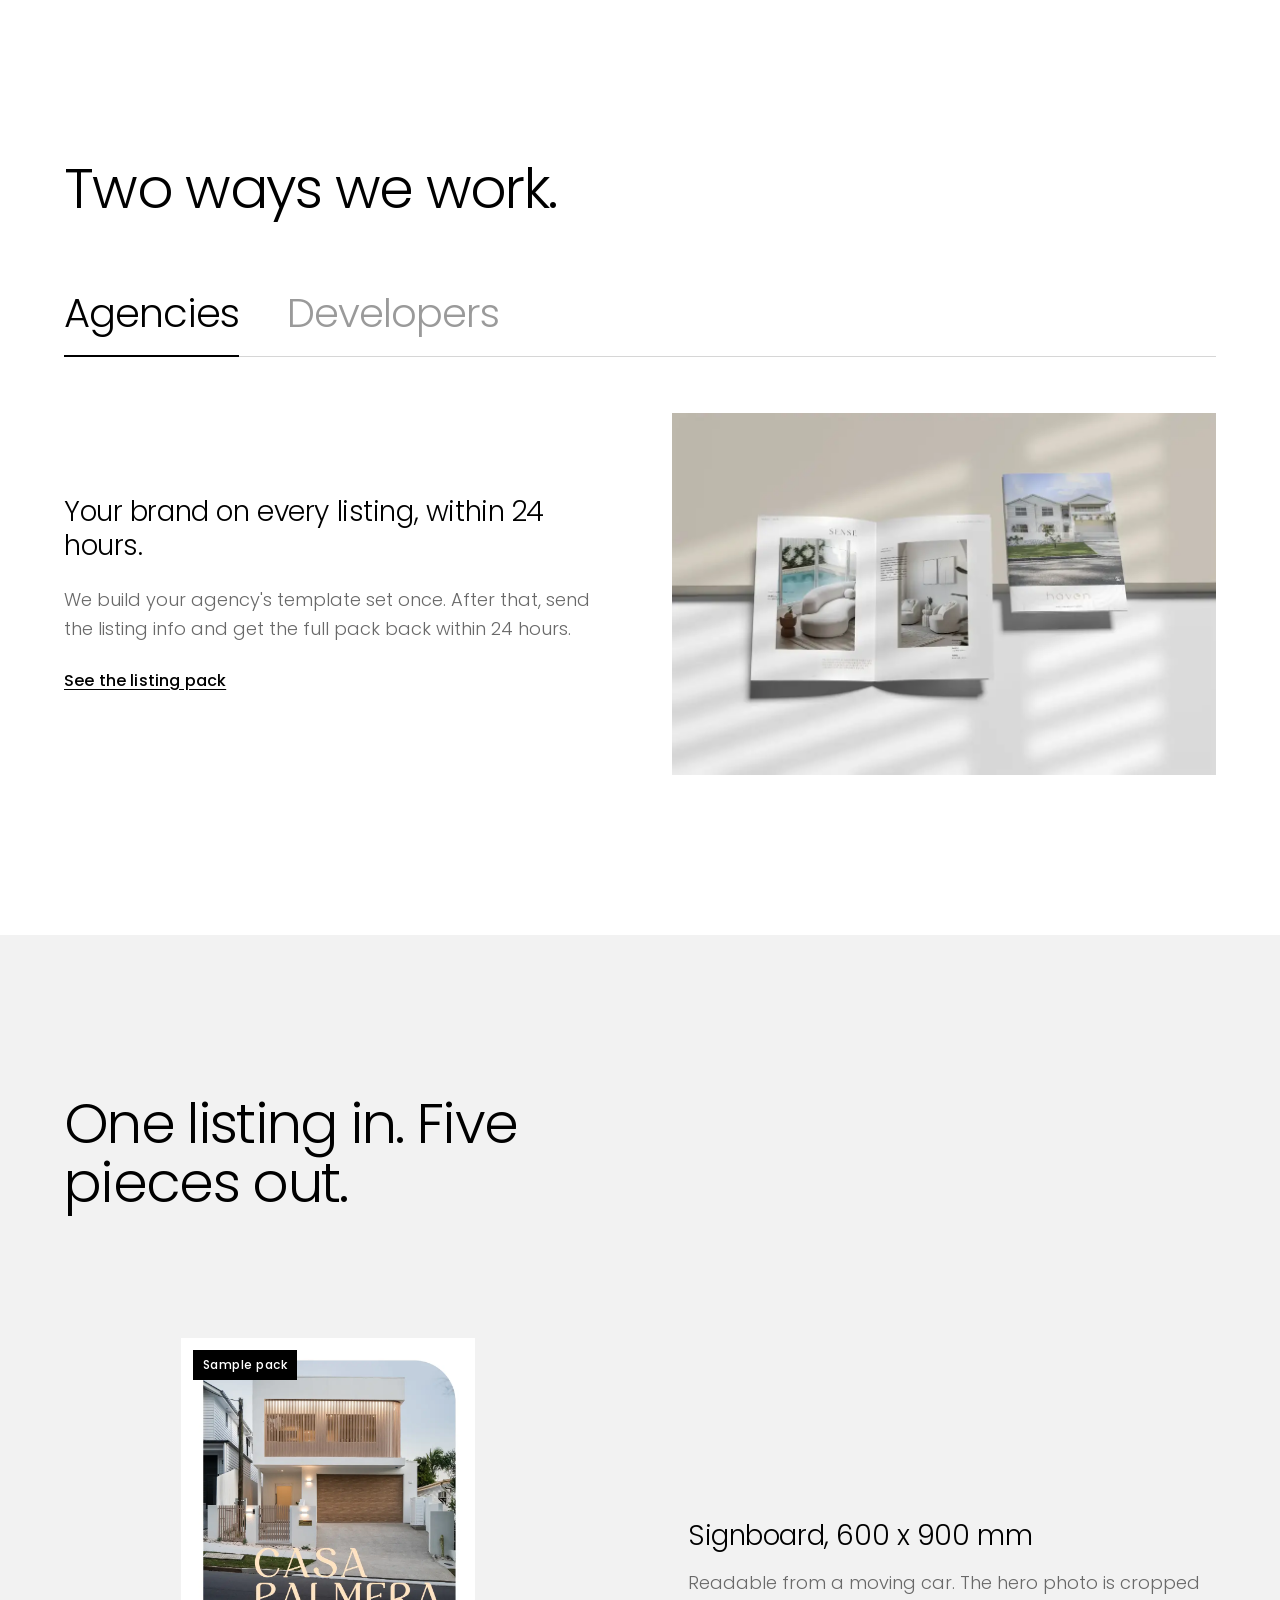
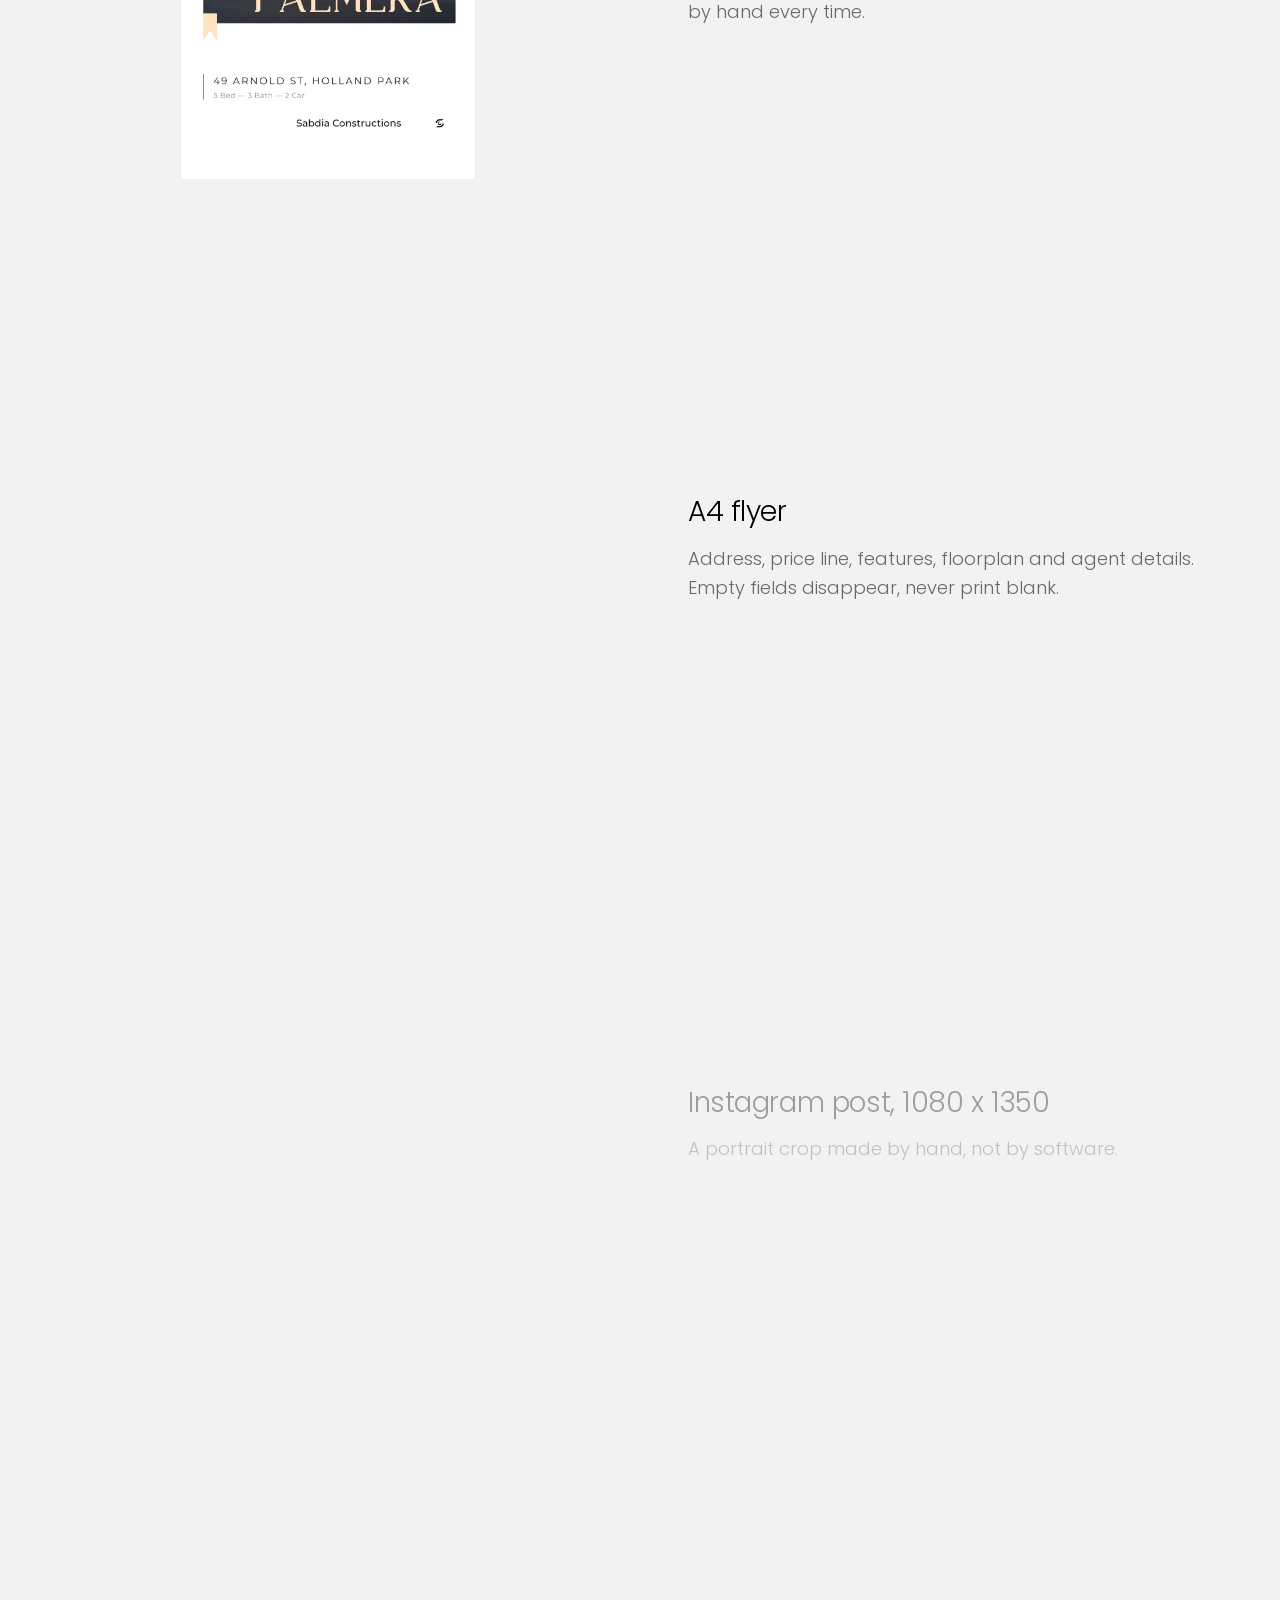
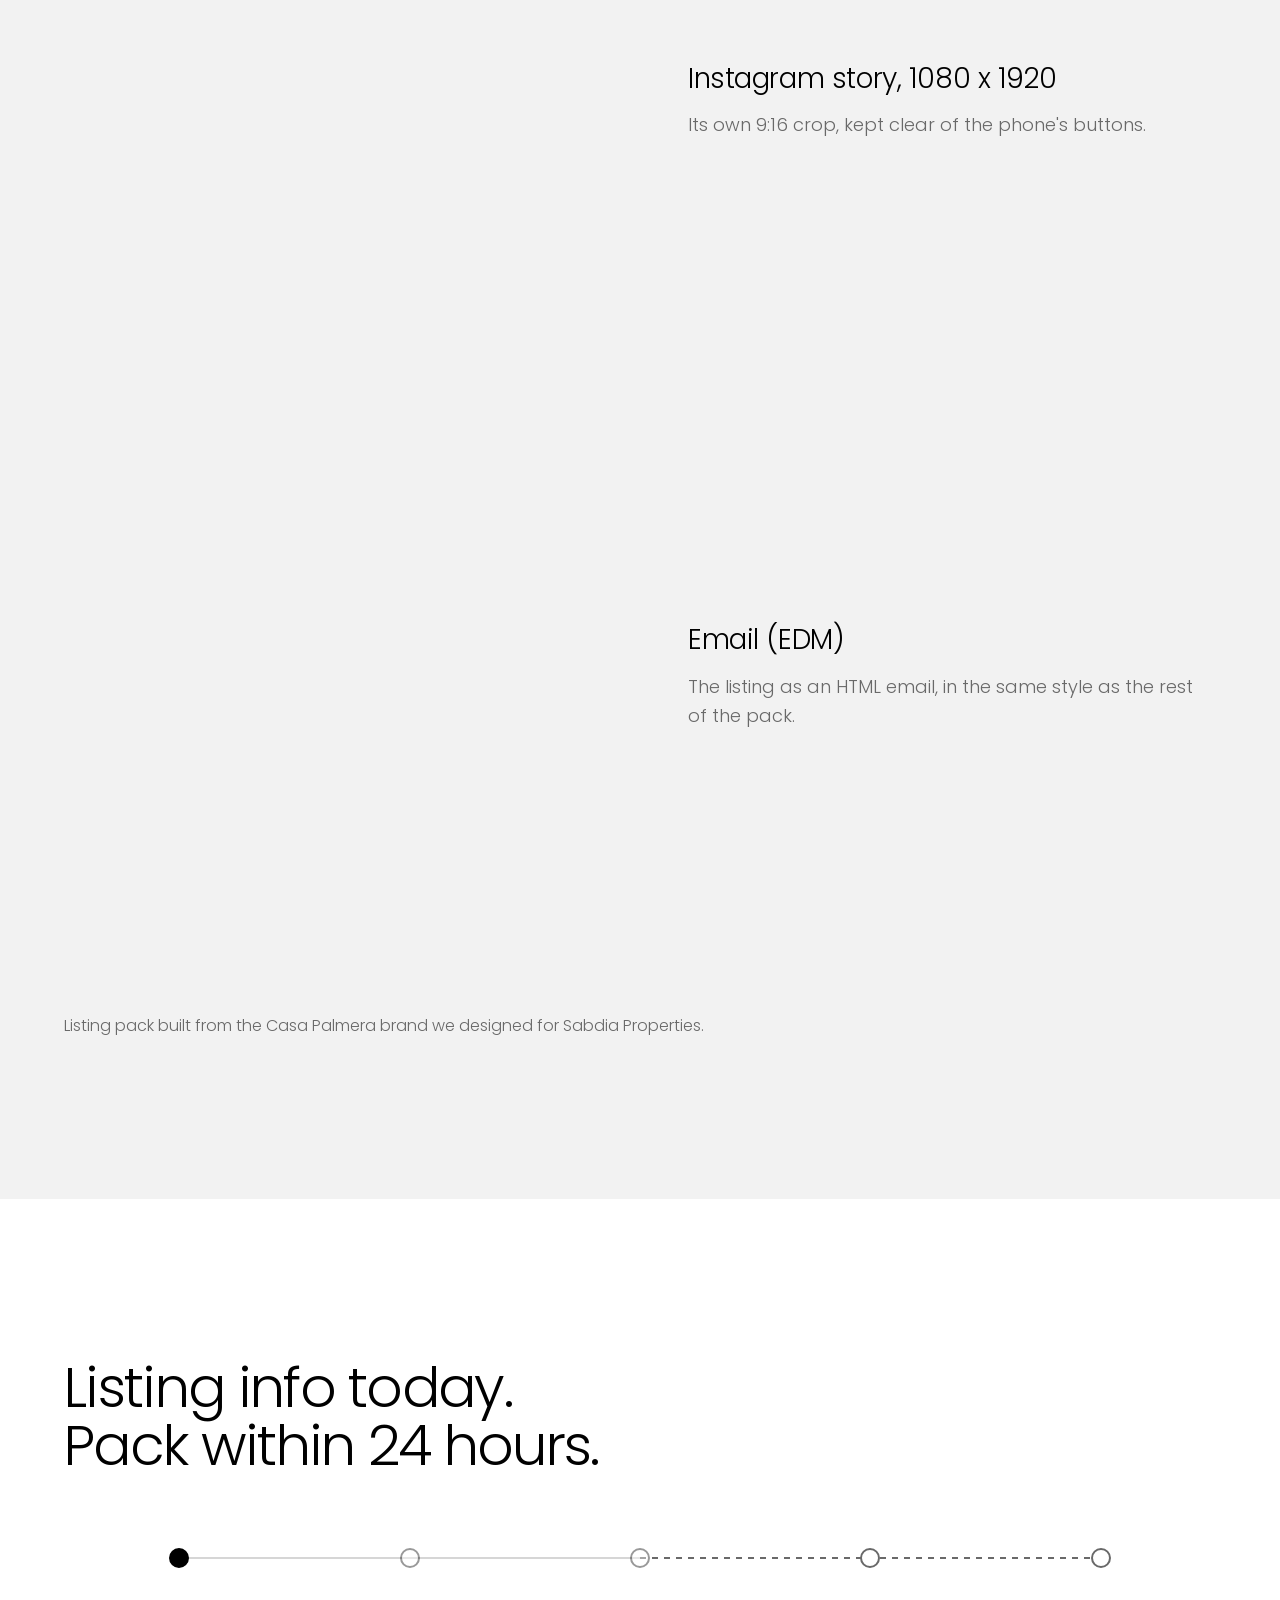
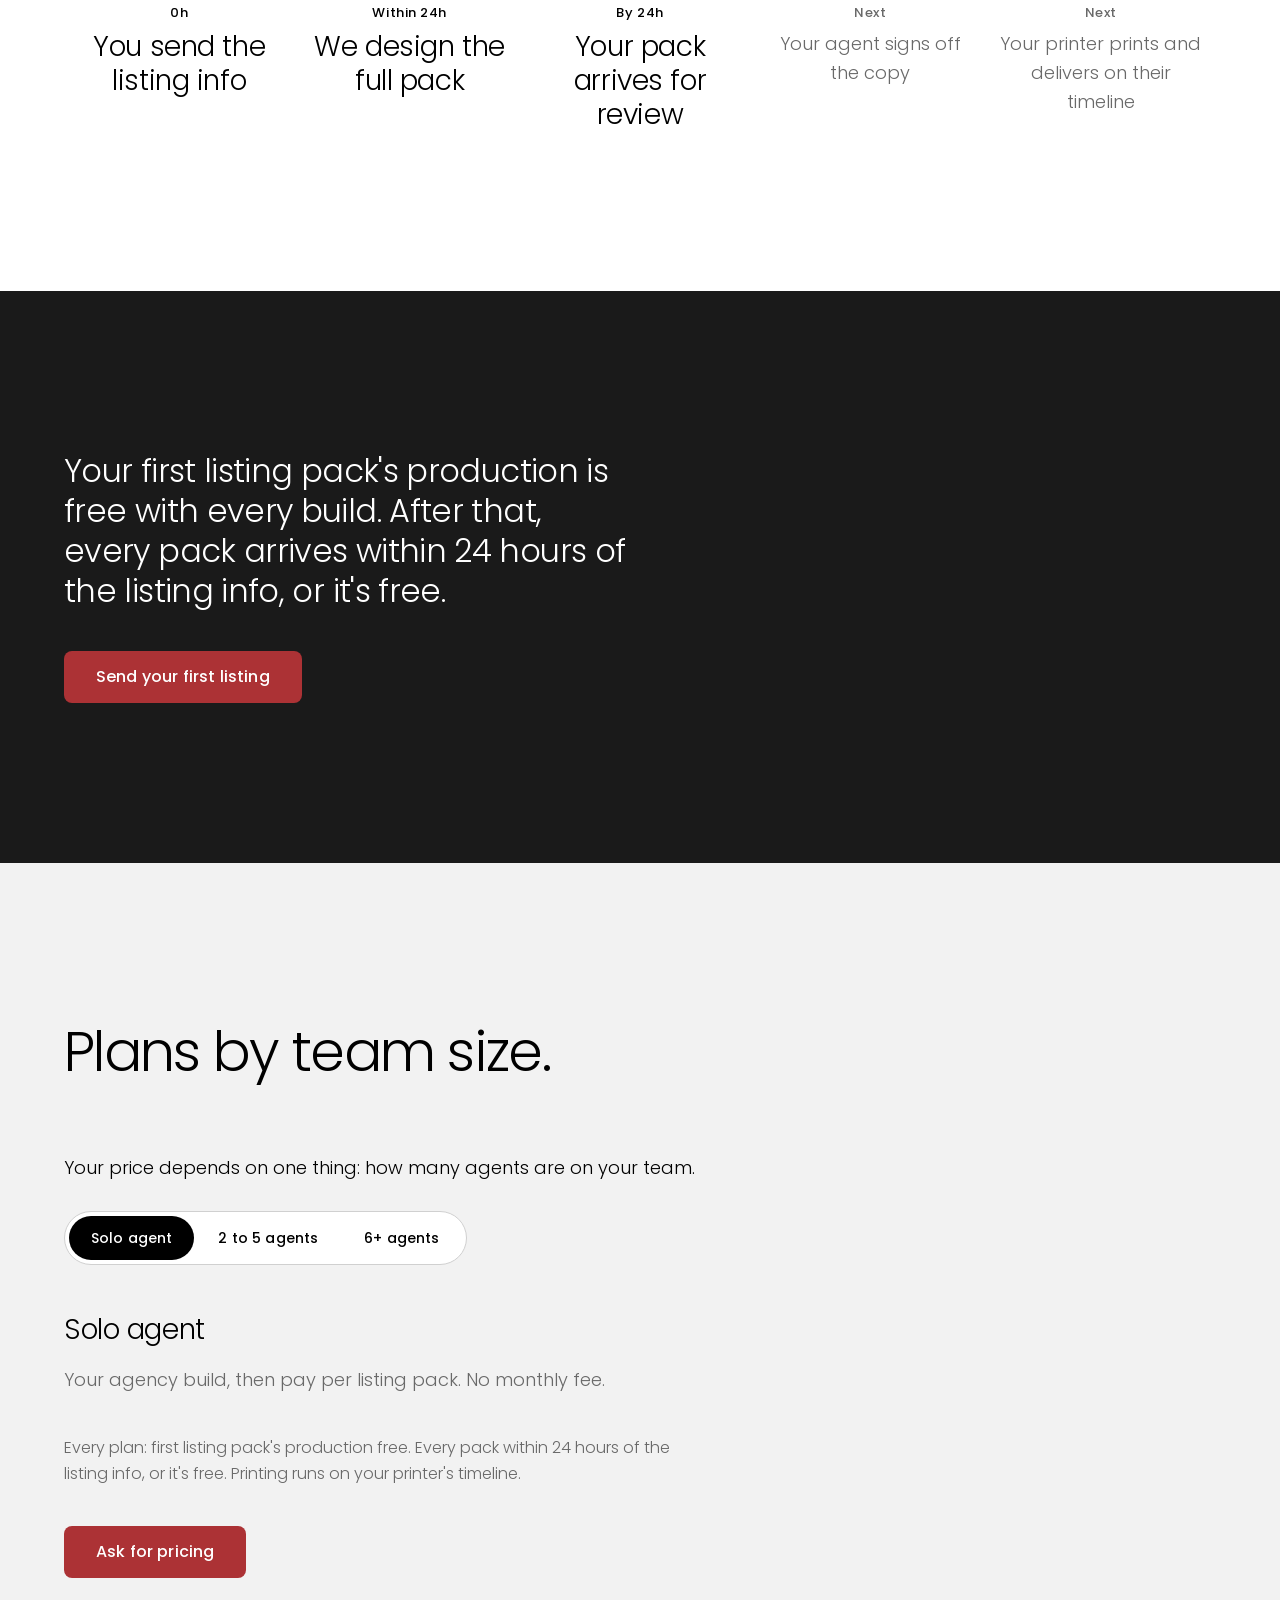
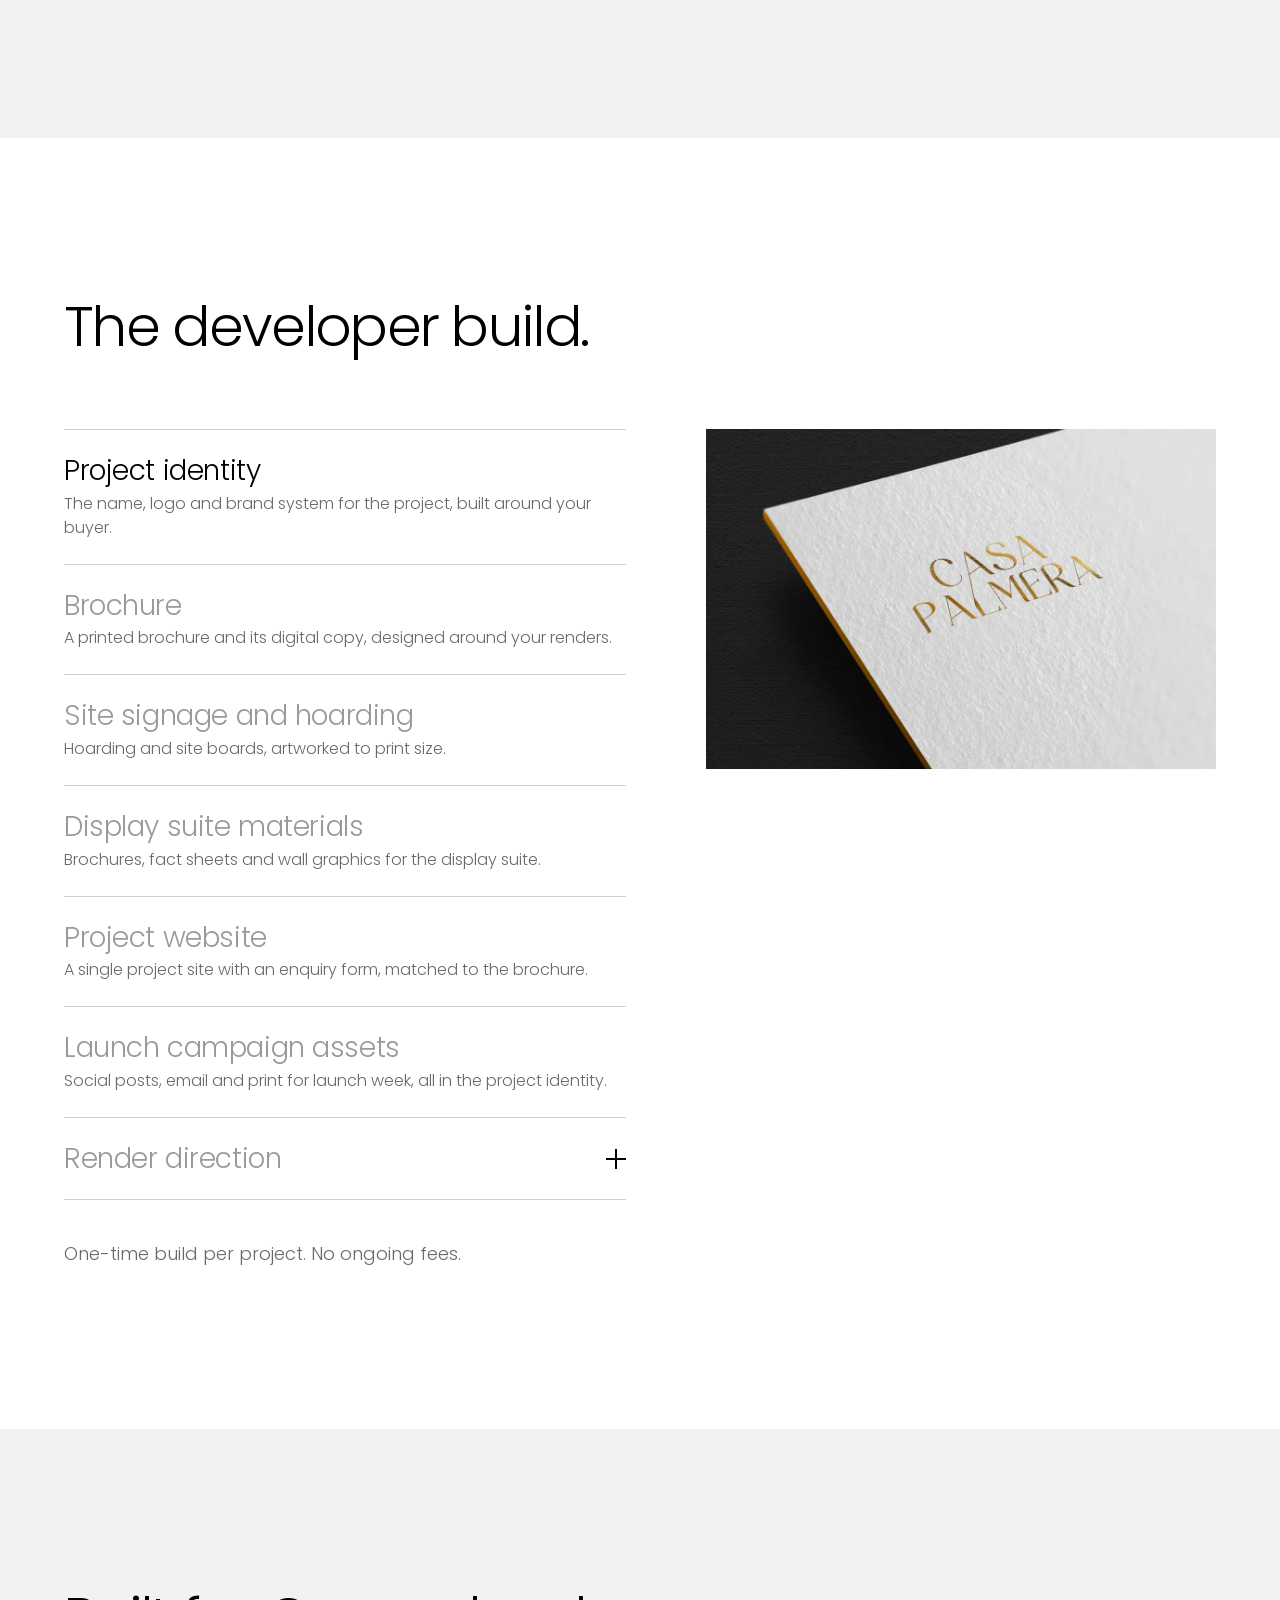
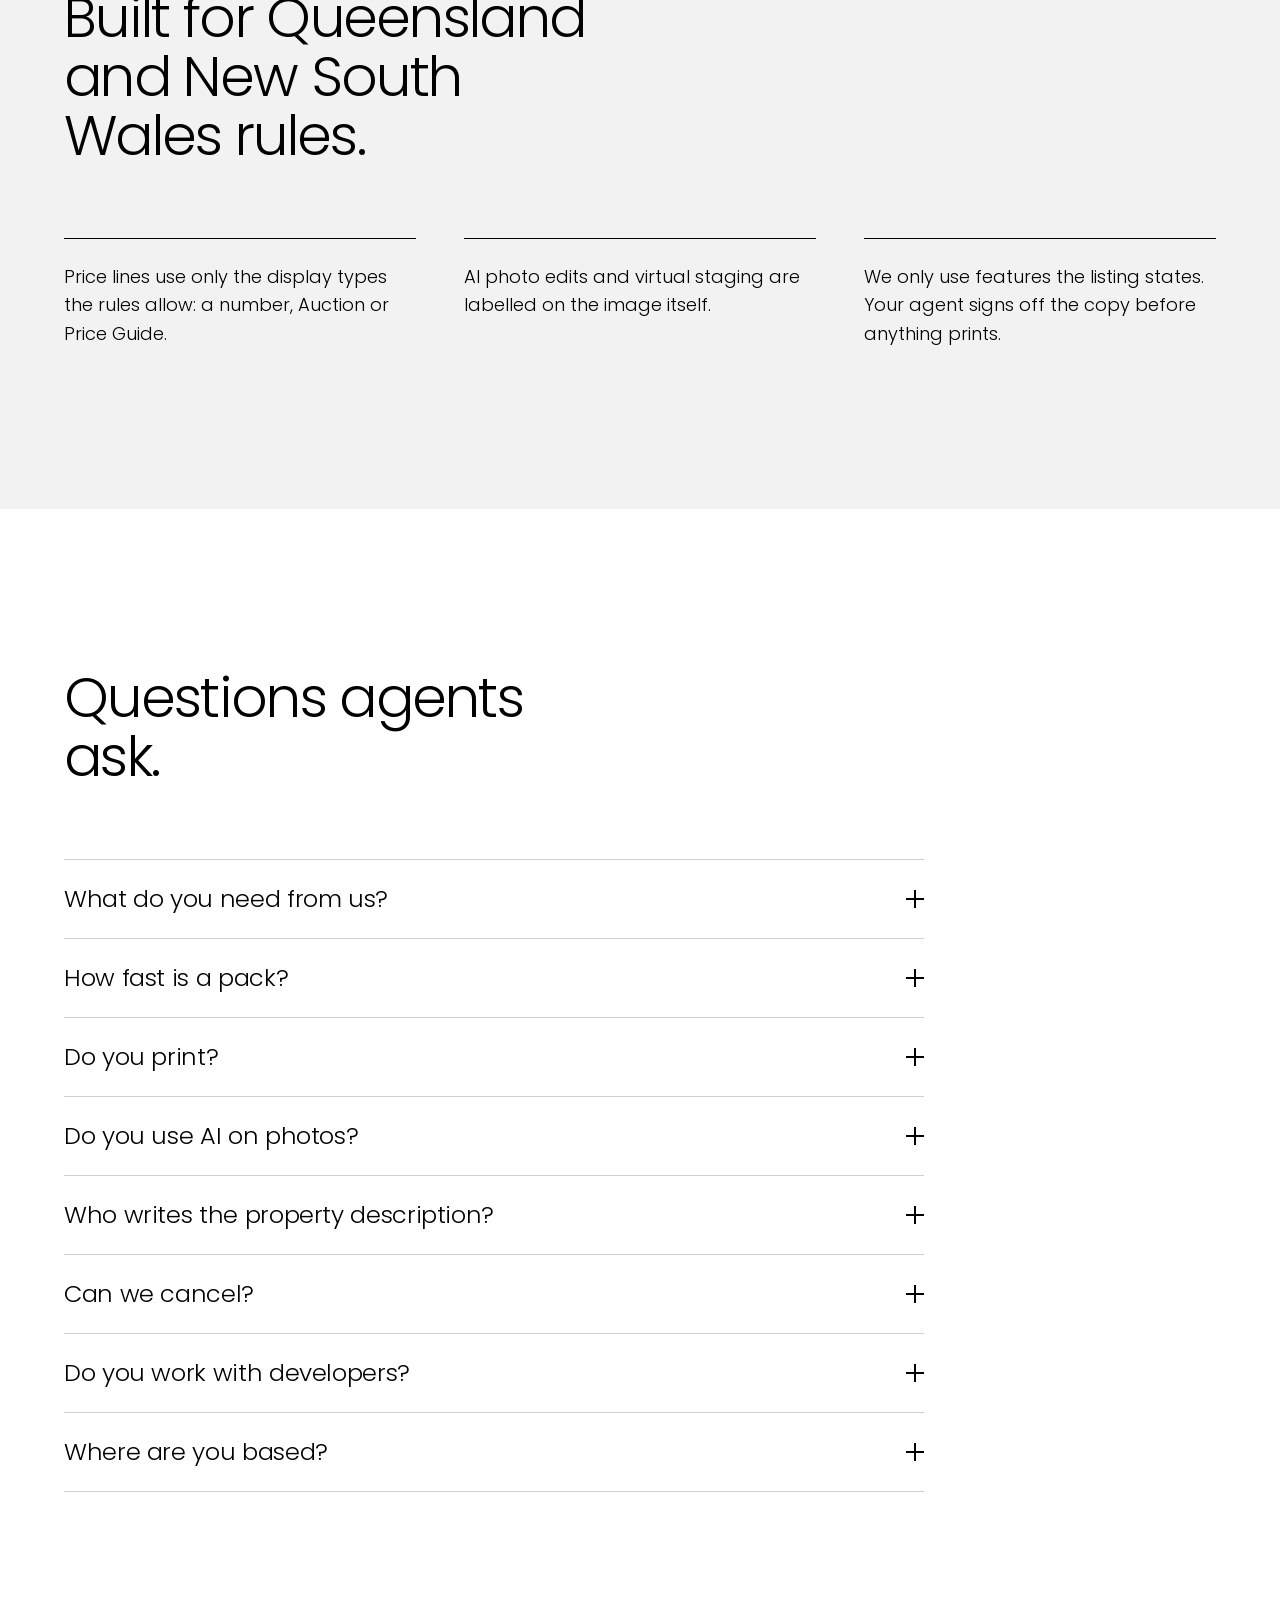
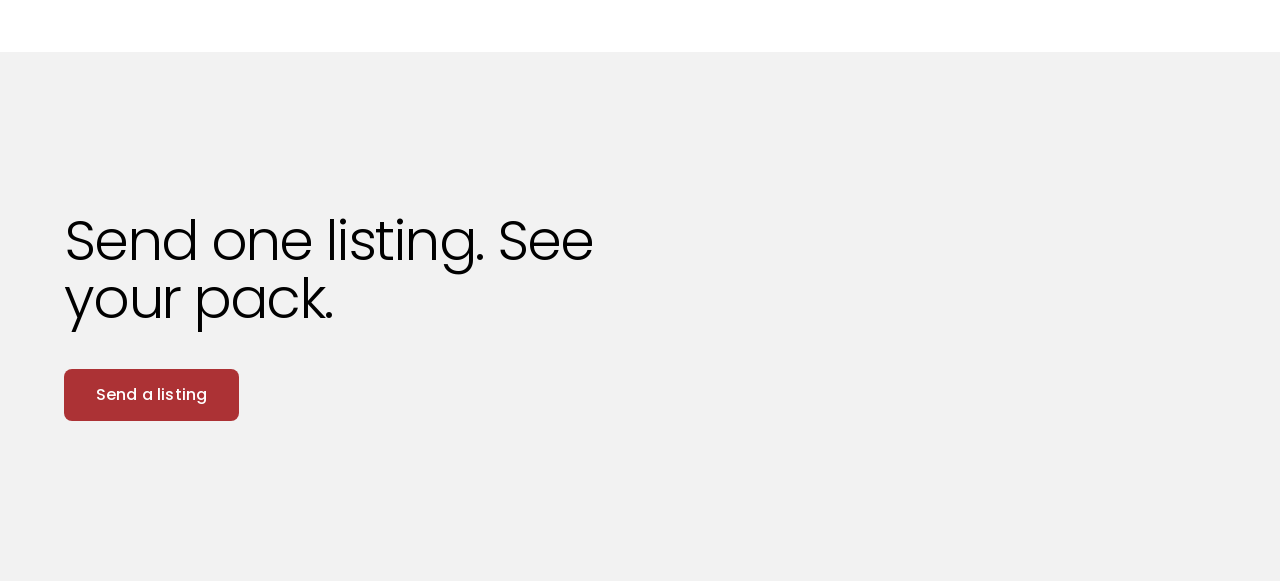
==== framer/services/services-sections.html @ be572b07 "Add one-line copy to six developer rows per director Co-Authored-By: Claude Sonnet 5.5 <noreply@anth" ====
<!doctype html>
<html lang="en">
<head>
<meta charset="utf-8">
<meta name="viewport" content="width=device-width, initial-scale=1">
<title>Miyabi Design Services sections</title>
<link rel="preconnect" href="https://fonts.googleapis.com">
<link rel="preconnect" href="https://fonts.gstatic.com" crossorigin>
<link href="https://fonts.googleapis.com/css2?family=Poppins:wght@300;400;500&display=swap" rel="stylesheet">
<style>
/* ===== Tokens ===== */
.mz{
  --ink:#000000; --muted:#696969; --canvas:#FFFFFF; --tint:#F2F2F2; --dark:#1A1A1A;
  --accent:#AC3235; --accent-hover:#B4494C;
  --radius:8px; /* match the Master Buttons radius when pasted into Framer */
  --gutter:64px; --sec:160px;
  font-family:'Poppins',sans-serif; font-weight:300; color:var(--ink); background:var(--canvas);
  -webkit-font-smoothing:antialiased; line-height:1.6; font-size:18px;
}
@media (max-width:1100px){.mz{--gutter:40px;--sec:120px}}
@media (max-width:700px){.mz{--gutter:20px;--sec:88px;font-size:16px}}
.mz *,.mz *::before,.mz *::after{box-sizing:border-box}
.mz ::selection{background:#000;color:#F2F2F2}
.mz a{color:inherit;text-underline-offset:3px}
.mz :focus-visible{outline:2px solid #000;outline-offset:2px}
.mz .dark :focus-visible{outline-color:#fff}
.mz h2,.mz h3,.mz p,.mz ul,.mz ol{margin:0;padding:0}
.mz ul,.mz ol{list-style:none}
.mz button{font:inherit;color:inherit;background:none;border:0;cursor:pointer;padding:0;text-align:left}

/* ===== Layout ===== */
.mz section{padding:var(--sec) var(--gutter)}
.mz .tint{background:var(--tint)}
.mz .dark{background:var(--dark);color:#fff}
.mz .wrap{max-width:1200px;margin:0 auto}
.mz h2{font-size:56px;font-weight:300;line-height:1.05;letter-spacing:-.03em;max-width:16ch}
.mz h3{font-size:28px;font-weight:300;line-height:1.2;letter-spacing:-.015em}
@media (max-width:700px){.mz h2{font-size:34px}.mz h3{font-size:22px}}
.mz .body{max-width:65ch}
.mz .muted{color:var(--muted)}
.mz .dark .muted{color:#b5b5b5}
.mz .label{font-size:13px;font-weight:500;line-height:1.4;letter-spacing:.04em}
.mz .head{margin-bottom:72px}
@media (max-width:700px){.mz .head{margin-bottom:44px}}

/* ===== CTA (the only red on the page) ===== */
.mz .cta{display:inline-flex;align-items:center;justify-content:center;min-height:52px;padding:0 32px;background:var(--accent);color:#fff;
  font-size:16px;font-weight:500;line-height:1;letter-spacing:.01em;text-decoration:none;border-radius:var(--radius);
  transition:background .2s,transform .1s}
.mz .cta:hover{background:var(--accent-hover)}
.mz .cta:active{transform:scale(.97)}
@media (max-width:700px){.mz .cta{display:flex;width:100%}}
.mz .textlink{font-size:16px;font-weight:500;letter-spacing:.01em}

/* ===== Image slots ===== */
.mz .slot{position:relative;width:100%;background:#E6E6E6;border:1px dashed #9a9a9a;display:flex;align-items:center;justify-content:center;
  text-align:center;padding:24px;color:var(--muted);font-size:13px;font-weight:500;letter-spacing:.04em;line-height:1.5;overflow:hidden}
.mz .slot img{position:absolute;inset:0;width:100%;height:100%;object-fit:cover}
.mz .slot .name{max-width:28ch}
.mz .slot:has(.sample){padding-top:56px}
.mz .sample{position:absolute;left:12px;top:12px;background:#000;color:#fff;font-size:12px;font-weight:500;letter-spacing:.04em;padding:6px 10px;z-index:2}
.mz .r-45{aspect-ratio:4/5}.mz .r-23{aspect-ratio:2/3}.mz .r-916{aspect-ratio:9/16}.mz .r-a4{aspect-ratio:210/297}.mz .r-32{aspect-ratio:3/2}.mz .r-43{aspect-ratio:4/3}.mz .r-edm{aspect-ratio:700/1110}

/* ===== 1. Who it's for (image-led tabs) ===== */
.mz .who-tabs{display:flex;gap:48px;border-bottom:1px solid #d6d6d6;margin-bottom:56px}
.mz .who-tab{font-size:40px;font-weight:300;letter-spacing:-.025em;line-height:1.1;padding:0 0 20px;color:#9a9a9a;border-bottom:2px solid transparent;margin-bottom:-1px;transition:color .35s}
.mz .who-tab[aria-selected="true"]{color:#000;border-bottom-color:#000}
@media (max-width:700px){.mz .who-tabs{gap:24px}.mz .who-tab{font-size:26px}}
.mz .who-panel{display:grid;grid-template-columns:1fr 1fr;gap:64px;align-items:center}
.mz .who-panel[hidden]{display:none}
.mz .who-panel .copy{display:grid;gap:24px;justify-items:start}
@media (max-width:900px){.mz .who-panel{grid-template-columns:1fr;gap:32px}.mz .who-panel .slot{order:-1}}

/* ===== 2. Listing pack showcase (scroll sync) ===== */
.mz .sync{display:grid;grid-template-columns:1fr 1fr;gap:96px;align-items:start}
.mz .sync-stage{position:sticky;top:96px;display:flex;justify-content:center}
.mz .sync-stage .stack{position:relative;width:min(100%,420px)}
.mz .sync-stage .frame{position:absolute;inset:0;opacity:0;transition:opacity .35s ease-out;display:flex;align-items:center;justify-content:center}
.mz .sync-stage .frame.on{opacity:1}
.mz .sync-stage .stack::before{content:"";display:block;aspect-ratio:4/5.2}
.mz .sync-steps li{min-height:64vh;display:flex;flex-direction:column;justify-content:center;gap:16px;opacity:.35;transition:opacity .35s}
.mz .sync-steps li.on{opacity:1}
.mz .sync-steps .mobile-slot{display:none}
.mz .caption{margin-top:48px;color:var(--muted);font-size:16px}
@media (max-width:900px){
  .mz .sync{grid-template-columns:1fr;gap:0}
  .mz .sync-stage{display:none}
  .mz .sync-steps li{min-height:0;opacity:1;padding:0 0 56px}
  .mz .sync-steps .mobile-slot{display:flex;margin-bottom:12px}
}

/* ===== 3. 24-hour rail ===== */
.mz .rail{position:relative;--s:10%;--e:50%;--t:90%;--p:0}
.mz .rail ol{display:grid;grid-template-columns:repeat(5,1fr);gap:0}
.mz .rail li{position:relative;padding:56px 16px 0 0}
.mz .rail .node{position:absolute;top:0;left:50%;width:20px;height:20px;margin-left:-10px;border-radius:50%;background:#fff;border:2px solid #000;
  opacity:.4;transition:opacity .35s}
.mz .rail .node.lit{opacity:1;background:#000}
.mz .rail .after .node{border-color:var(--muted);opacity:1;background:#fff}
.mz .rail li{text-align:center;padding:56px 12px 0}
.mz .rail .time{display:block;margin-bottom:8px}
.mz .rail .after .time,.mz .rail .after p{color:var(--muted)}
.mz .rail .track,.mz .rail .fill,.mz .rail .dash{position:absolute;top:9px;height:2px}
.mz .rail .track{left:var(--s);width:calc(var(--e) - var(--s));background:#d6d6d6}
.mz .rail .fill{left:var(--s);width:calc(var(--e) - var(--s));background:#000;transform-origin:left;transform:scaleX(var(--p))}
.mz .rail .dash{left:var(--e);width:calc(var(--t) - var(--e));background:repeating-linear-gradient(90deg,var(--muted) 0 6px,transparent 6px 12px)}
.mz .rail .note{margin-top:56px;color:var(--muted);font-size:16px}
@media (max-width:900px){
  .mz .rail ol{grid-template-columns:1fr;gap:36px}
  .mz .rail li{text-align:left;padding:0 0 0 52px;min-height:20px}
  .mz .rail .node{left:0;margin-left:0;top:4px}
  .mz .rail .track,.mz .rail .fill,.mz .rail .dash{top:auto;left:9px;width:2px}
  .mz .rail .track{top:var(--s);height:calc(var(--e) - var(--s))}
  .mz .rail .fill{top:var(--s);height:calc(var(--e) - var(--s));transform-origin:top;transform:scaleY(var(--p))}
  .mz .rail .dash{top:var(--e);height:calc(var(--t) - var(--e));background:repeating-linear-gradient(180deg,var(--muted) 0 6px,transparent 6px 12px)}
}

/* ===== 4. Guarantee ===== */
.mz .guarantee .wrap{display:grid;gap:40px;justify-items:start}
.mz .guarantee p.big{font-size:32px;line-height:1.25;letter-spacing:-.02em;max-width:30ch}
@media (max-width:700px){.mz .guarantee p.big{font-size:24px}}

/* ===== 5. Plans (compact segmented control) ===== */
.mz .plans-lead{margin-bottom:28px}
.mz .seg{display:inline-flex;background:#fff;border:1px solid #d0d0d0;border-radius:999px;padding:4px;gap:2px;margin-bottom:48px}
.mz .seg button{font-size:14px;font-weight:500;letter-spacing:.01em;padding:0 22px;min-height:44px;border-radius:999px;text-align:center;transition:background .3s,color .3s}
.mz .seg button[aria-selected="true"]{background:#000;color:#fff}
@media (max-width:700px){.mz .seg{display:flex;width:100%}.mz .seg button{flex:1;padding:0 6px;font-size:13px}}
.mz .plan-panel{max-width:60ch;display:grid;gap:20px;animation:mzfade .35s ease}
.mz .plan-panel[hidden]{display:none}
@keyframes mzfade{from{opacity:0}to{opacity:1}}
.mz .plans-note{margin-top:40px;color:var(--muted);font-size:16px;max-width:65ch}
.mz .plans .cta{margin-top:40px}

/* ===== 6. Developer build (accordion) ===== */
.mz .dev{display:grid;grid-template-columns:1.1fr 1fr;gap:80px;align-items:start}
.mz .acc{border-top:1px solid #d0d0d0}
.mz .acc-item{border-bottom:1px solid #d0d0d0}
.mz .acc-btn{display:flex;width:100%;justify-content:space-between;align-items:center;gap:24px;padding:24px 0;font-size:28px;font-weight:300;letter-spacing:-.015em;line-height:1.2}
.mz .acc-btn .plus{flex:none;width:20px;height:20px;position:relative}
.mz .acc-btn .plus::before,.mz .acc-btn .plus::after{content:"";position:absolute;left:0;right:0;top:9px;height:2px;background:#000;transition:transform .35s}
.mz .acc-btn .plus::after{transform:rotate(90deg)}
.mz .acc-btn[aria-expanded="true"] .plus::after{transform:rotate(0)}
.mz .acc-btn{color:#9a9a9a;transition:color .35s}
.mz .acc-btn[aria-expanded="true"]{color:#000}
.mz .acc-btn.sel{color:#9a9a9a;transition:color .35s}
.mz .acc-btn.sel[aria-pressed="true"]{color:#000}.mz .acc-btn.sel{padding-bottom:4px}.mz .dev-line{margin:0;padding:0 0 24px;font-size:16px;font-weight:300;line-height:1.5}
.mz .acc-panel{display:grid;grid-template-rows:0fr;transition:grid-template-rows .35s ease}
.mz .acc-panel>div{overflow:hidden}
.mz .acc-btn[aria-expanded="true"]+.acc-panel{grid-template-rows:1fr}
.mz .acc-panel p{padding:0 0 28px;color:var(--muted);max-width:52ch}
.mz .dev-stage{position:sticky;top:96px}
.mz .dev-stage{display:grid}.mz .dev-stage .frame{grid-area:1/1;opacity:0;transition:opacity .35s ease-out;pointer-events:none}.mz .dev-stage .frame.on{opacity:1}
.mz .dev .after{margin-top:40px}
@media (max-width:900px){.mz .dev{grid-template-columns:1fr;gap:40px}.mz .dev-stage{position:static;order:-1}.mz .acc-btn{font-size:22px}}

/* ===== 7. Compliance ===== */
.mz .three{display:grid;grid-template-columns:repeat(3,1fr);gap:48px}
.mz .three li{border-top:1px solid #000;padding-top:24px}
@media (max-width:900px){.mz .three{grid-template-columns:1fr;gap:32px}}

/* ===== 8. FAQ ===== */
.mz .faq{border-top:1px solid #d0d0d0;max-width:860px}
.mz .faq details{border-bottom:1px solid #d0d0d0}
.mz .faq summary{list-style:none;cursor:pointer;display:flex;justify-content:space-between;align-items:center;gap:24px;padding:24px 0;font-size:24px;font-weight:300;letter-spacing:-.015em;line-height:1.25}
.mz .faq summary::-webkit-details-marker{display:none}
.mz .faq summary .plus{flex:none;width:18px;height:18px;position:relative}
.mz .faq summary .plus::before,.mz .faq summary .plus::after{content:"";position:absolute;left:0;right:0;top:8px;height:2px;background:#000;transition:transform .35s}
.mz .faq summary .plus::after{transform:rotate(90deg)}
.mz .faq details[open] summary .plus::after{transform:rotate(0)}
.mz .faq details p{padding:0 0 28px;color:var(--muted);max-width:60ch}
@media (max-width:700px){.mz .faq summary{font-size:19px}}

/* ===== 9. Final CTA ===== */
.mz .final .wrap{display:grid;gap:40px;justify-items:start}

@media (prefers-reduced-motion:reduce){
  .mz *{transition:none!important;animation:none!important}
  .mz .rail{--p:1!important}
}
</style>
</head>
<body style="margin:0">
<div class="mz">

<!-- 1. WHO IT'S FOR -->
<section id="who">
  <div class="wrap">
    <div class="head"><h2>Two ways we work.</h2></div>
    <div class="who-tabs" role="tablist" aria-label="Who we work with">
      <button class="who-tab" role="tab" id="wt-agencies" aria-controls="wp-agencies" aria-selected="true">Agencies</button>
      <button class="who-tab" role="tab" id="wt-developers" aria-controls="wp-developers" aria-selected="false" tabindex="-1">Developers</button>
    </div>
    <div class="who-panel" role="tabpanel" id="wp-agencies" aria-labelledby="wt-agencies">
      <div class="copy">
        <h3>Your brand on every listing, within 24 hours.</h3>
        <p class="body muted">We build your agency's template set once. After that, send the listing info and get the full pack back within 24 hours.</p>
        <a class="textlink" href="#pack">See the listing pack</a>
      </div>
      <div class="slot r-32" data-img="who-agencies" data-alt="Haven brochure spread and cover, designed by Miyabi for Sabdia."><span class="name">IMAGE SLOT: who-agencies<br>Agency template set mockup (La Pineta or Sabdia)</span></div>
    </div>
    <div class="who-panel" role="tabpanel" id="wp-developers" aria-labelledby="wt-developers" hidden>
      <div class="copy">
        <h3>A brand your project can sell from.</h3>
        <p class="body muted">One build for one project: identity, brochure, signage and launch assets, designed around your renders.</p>
        <a class="textlink" href="#developer">See the developer build</a>
      </div>
      <div class="slot r-32" data-img="who-developers" data-alt="Blanc project brochure spread, designed by Miyabi for Sabdia."><span class="name">IMAGE SLOT: who-developers<br>Developer project identity (Six Marbella or Sabdia)</span></div>
    </div>
  </div>
</section>

<!-- 2. WHAT'S IN A LISTING PACK -->
<section id="pack" class="tint">
  <div class="wrap">
    <div class="head"><h2>One listing in. Five pieces out.</h2></div>
    <div class="sync">
      <div class="sync-stage" aria-hidden="true">
        <div class="stack">
          <div class="frame on" data-i="0"><div class="slot r-23" style="width:70%" data-img="signboard" data-alt="Casa Palmera signboard, 600 x 900 mm. Sample pack"><span class="sample">Sample pack</span><span class="name">IMAGE SLOT: pack-signboard<br>Casa Palmera signboard 600 x 900 mm<br>Waiting on rebuild without status wording</span></div></div>
          <div class="frame" data-i="1"><div class="slot r-a4" style="width:86%" data-img="a4" data-alt="Casa Palmera A4 flyer cover. Sample pack"><span class="sample">Sample pack</span><span class="name">IMAGE SLOT: pack-a4-flyer<br>Casa Palmera A4 cover<br>Waiting on rebuild without status wording</span></div></div>
          <div class="frame" data-i="2"><div class="slot r-45" style="width:90%" data-img="post" data-alt="Casa Palmera Instagram post, 1080 x 1350. Sample pack"><span class="sample">Sample pack</span><span class="name">IMAGE SLOT: pack-ig-post<br>Casa Palmera Instagram post 1080 x 1350<br>Waiting on rebuild without status wording</span></div></div>
          <div class="frame" data-i="3"><div class="slot r-916" style="width:56%" data-img="story" data-alt="Casa Palmera Instagram story, 1080 x 1920. Sample pack"><span class="sample">Sample pack</span><span class="name">IMAGE SLOT: pack-ig-story<br>Casa Palmera Instagram story 1080 x 1920<br>Waiting on rebuild without status wording</span></div></div>
          <div class="frame" data-i="4"><div class="slot r-edm" style="width:60%" data-img="edm" data-alt="Casa Palmera listing email. Sample pack"><span class="sample">Sample pack</span><span class="name">IMAGE SLOT: pack-edm</span></div></div>
        </div>
      </div>
      <ol class="sync-steps">
        <li class="on" data-i="0">
          <div class="slot r-23 mobile-slot" style="max-width:260px" data-img="signboard" data-alt="Casa Palmera signboard, 600 x 900 mm. Sample pack"><span class="sample">Sample pack</span><span class="name">IMAGE SLOT: pack-signboard</span></div>
          <h3>Signboard, 600 x 900 mm</h3>
          <p class="body muted">Readable from a moving car. The hero photo is cropped by hand every time.</p>
        </li>
        <li data-i="1">
          <div class="slot r-a4 mobile-slot" style="max-width:300px" data-img="a4" data-alt="Casa Palmera A4 flyer cover. Sample pack"><span class="sample">Sample pack</span><span class="name">IMAGE SLOT: pack-a4-flyer</span></div>
          <h3>A4 flyer</h3>
          <p class="body muted">Address, price line, features, floorplan and agent details. Empty fields disappear, never print blank.</p>
        </li>
        <li data-i="2">
          <div class="slot r-45 mobile-slot" style="max-width:320px" data-img="post" data-alt="Casa Palmera Instagram post, 1080 x 1350. Sample pack"><span class="sample">Sample pack</span><span class="name">IMAGE SLOT: pack-ig-post</span></div>
          <h3>Instagram post, 1080 x 1350</h3>
          <p class="body muted">A portrait crop made by hand, not by software.</p>
        </li>
        <li data-i="3">
          <div class="slot r-916 mobile-slot" style="max-width:220px" data-img="story" data-alt="Casa Palmera Instagram story, 1080 x 1920. Sample pack"><span class="sample">Sample pack</span><span class="name">IMAGE SLOT: pack-ig-story</span></div>
          <h3>Instagram story, 1080 x 1920</h3>
          <p class="body muted">Its own 9:16 crop, kept clear of the phone's buttons.</p>
        </li>
        <li data-i="4">
          <div class="slot r-edm mobile-slot" style="max-width:260px" data-img="edm" data-alt="Casa Palmera listing email. Sample pack"><span class="sample">Sample pack</span><span class="name">IMAGE SLOT: pack-edm</span></div>
          <h3>Email (EDM)</h3>
          <p class="body muted">The listing as an HTML email, in the same style as the rest of the pack.</p>
        </li>
      </ol>
    </div>
    <p class="caption">Listing pack built from the Casa Palmera brand we designed for Sabdia Properties.</p>
  </div>
</section>

<!-- 3. HOW IT WORKS: 24-HOUR RAIL -->
<section id="how">
  <div class="wrap">
    <div class="head"><h2>Listing info today. Pack within 24 hours.</h2></div>
    <div class="rail" id="rail">
      <div class="track"></div><div class="fill"></div><div class="dash"></div>
      <ol>
        <li><span class="node"></span><span class="label time">0h</span><h3>You send the listing info</h3></li>
        <li><span class="node"></span><span class="label time">Within 24h</span><h3>We design the full pack</h3></li>
        <li><span class="node"></span><span class="label time">By 24h</span><h3>Your pack arrives for review</h3></li>
        <li class="after"><span class="node"></span><span class="label time">Next</span><p>Your agent signs off the copy</p></li>
        <li class="after"><span class="node"></span><span class="label time">Next</span><p>Your printer prints and delivers on their timeline</p></li>
      </ol>
    </div>
  </div>
</section>

<!-- 4. GUARANTEE -->
<section class="dark guarantee">
  <div class="wrap">
    <p class="big">Your first listing pack's production is free with every build. After that, every pack arrives within 24 hours of the listing info, or it's free.</p>
    <a class="cta" href="/contact">Send your first listing</a>
  </div>
</section>

<!-- 5. PLANS BY TEAM SIZE -->
<section id="plans" class="tint plans">
  <div class="wrap">
    <div class="head"><h2>Plans by team size.</h2></div>
    <p class="plans-lead body">Your price depends on one thing: how many agents are on your team.</p>
    <div class="seg" role="tablist" aria-label="Team size">
      <button role="tab" id="pt-0" aria-controls="pp-0" aria-selected="true">Solo agent</button>
      <button role="tab" id="pt-1" aria-controls="pp-1" aria-selected="false" tabindex="-1">2 to 5 agents</button>
      <button role="tab" id="pt-2" aria-controls="pp-2" aria-selected="false" tabindex="-1">6+ agents</button>
    </div>
    <div class="plan-panel" role="tabpanel" id="pp-0" aria-labelledby="pt-0"><h3>Solo agent</h3><p class="body muted">Your agency build, then pay per listing pack. No monthly fee.</p></div>
    <div class="plan-panel" role="tabpanel" id="pp-1" aria-labelledby="pt-1" hidden><h3>2 to 5 agents</h3><p class="body muted">Your agency build, plus a monthly plan with 3 listing packs. Extra packs when you need them. Resets every month.</p></div>
    <div class="plan-panel" role="tabpanel" id="pp-2" aria-labelledby="pt-2" hidden><h3>6+ agents</h3><p class="body muted">Your agency build, plus unlimited listing packs every month. Cancel anytime.</p></div>
    <p class="plans-note">Every plan: first listing pack's production free. Every pack within 24 hours of the listing info, or it's free. Printing runs on your printer's timeline.</p>
    <a class="cta" href="/contact">Ask for pricing</a>
  </div>
</section>

<!-- 6. DEVELOPER BUILD -->
<section id="developer">
  <div class="wrap">
    <div class="head"><h2>The developer build.</h2></div>
    <div class="dev">
      <div class="acc" id="acc">
        <div class="acc-item"><button class="acc-btn sel" id="ab-0" aria-pressed="true" data-i="0">Project identity</button><p class="body muted dev-line">The name, logo and brand system for the project, built around your buyer.</p></div>
        <div class="acc-item"><button class="acc-btn sel" id="ab-1" aria-pressed="false" data-i="1">Brochure</button><p class="body muted dev-line">A printed brochure and its digital copy, designed around your renders.</p></div>
        <div class="acc-item"><button class="acc-btn sel" id="ab-2" aria-pressed="false" data-i="2">Site signage and hoarding</button><p class="body muted dev-line">Hoarding and site boards, artworked to print size.</p></div>
        <div class="acc-item"><button class="acc-btn sel" id="ab-3" aria-pressed="false" data-i="3">Display suite materials</button><p class="body muted dev-line">Brochures, fact sheets and wall graphics for the display suite.</p></div>
        <div class="acc-item"><button class="acc-btn sel" id="ab-4" aria-pressed="false" data-i="4">Project website</button><p class="body muted dev-line">A single project site with an enquiry form, matched to the brochure.</p></div>
        <div class="acc-item"><button class="acc-btn sel" id="ab-5" aria-pressed="false" data-i="5">Launch campaign assets</button><p class="body muted dev-line">Social posts, email and print for launch week, all in the project identity.</p></div>
        <div class="acc-item"><button class="acc-btn" id="ab-6" aria-expanded="false" aria-controls="ap-6" data-i="6">Render direction<span class="plus"></span></button><div class="acc-panel" id="ap-6" role="region" aria-labelledby="ab-6"><div><p>We brief and manage the render studio. You approve every shot.</p></div></div></div>
        <p class="after body muted">One-time build per project. No ongoing fees.</p>
      </div>
      <div class="dev-stage" aria-hidden="true">
        <div class="frame on" data-i="0"><div class="slot r-32" data-img="dev-identity" data-alt="Casa Palmera gold foil logo on textured stock, designed by Miyabi."><span class="name">IMAGE SLOT: dev-identity<br>Casa Palmera or Haven identity (Sabdia Properties)</span></div></div>
        <div class="frame" data-i="1"><div class="slot r-32" data-img="dev-brochure" data-alt="Six Marbella brochure inside spread and cover, designed by Miyabi."><span class="name">IMAGE SLOT: dev-brochure<br>Six Marbella or La Pineta brochure spread</span></div></div>
        <div class="frame" data-i="2"><div class="slot r-32" data-img="dev-signage" data-alt="Sabdia site hoarding on a city street, designed by Miyabi."><span class="name">IMAGE SLOT: dev-signage<br>Signage or hoarding for a Sabdia project</span></div></div>
        <div class="frame" data-i="3"><div class="slot r-32" data-img="dev-display-suite" data-alt="La Pineta display suite brochure spreads, designed by Miyabi."><span class="name">IMAGE SLOT: dev-display-suite<br>Display suite materials, La Pineta mockup</span></div></div>
        <div class="frame" data-i="4"><div class="slot r-32"><span class="name">IMAGE SLOT: dev-website<br>Project website mockup</span></div></div>
        <div class="frame" data-i="5"><div class="slot r-32" data-img="dev-launch" data-alt="Casa Palmera launch brochure on a shelf, designed by Miyabi."><span class="name">IMAGE SLOT: dev-launch<br>Launch campaign assets</span></div></div>
        <div class="frame" data-i="6"><div class="slot r-32"><span class="name">IMAGE SLOT: dev-renders<br>Render direction example</span></div></div>
      </div>
    </div>
  </div>
</section>

<!-- 7. COMPLIANCE -->
<section class="tint">
  <div class="wrap">
    <div class="head"><h2>Built for Queensland and New South Wales rules.</h2></div>
    <ul class="three">
      <li><p class="body">Price lines use only the display types the rules allow: a number, Auction or Price Guide.</p></li>
      <li><p class="body">AI photo edits and virtual staging are labelled on the image itself.</p></li>
      <li><p class="body">We only use features the listing states. Your agent signs off the copy before anything prints.</p></li>
    </ul>
  </div>
</section>

<!-- 8. FAQ -->
<section id="faq">
  <div class="wrap">
    <div class="head"><h2>Questions agents ask.</h2></div>
    <div class="faq">
      <details><summary>What do you need from us?<span class="plus"></span></summary><p>Photos, the listing copy, the price wording and the agent's details. That's it.</p></details>
      <details><summary>How fast is a pack?<span class="plus"></span></summary><p>Within 24 hours of receiving the listing info. If it's late, that pack is free.</p></details>
      <details><summary>Do you print?<span class="plus"></span></summary><p>We can arrange printing. It's charged separately and your printer sets the print and delivery timing.</p></details>
      <details><summary>Do you use AI on photos?<span class="plus"></span></summary><p>Only when you ask, and every edited or virtually staged image is labelled.</p></details>
      <details><summary>Who writes the property description?<span class="plus"></span></summary><p>We use only what the listing states. Your agent signs off before print.</p></details>
      <details><summary>Can we cancel?<span class="plus"></span></summary><p>The 6+ agent plan can be cancelled anytime.</p></details>
      <details><summary>Do you work with developers?<span class="plus"></span></summary><p>Yes. One build per project, no ongoing fees.</p></details>
      <details><summary>Where are you based?<span class="plus"></span></summary><p>Gifu, Japan. One hour behind Brisbane, so we work your business day.</p></details>
    </div>
  </div>
</section>

<!-- 9. FINAL CTA -->
<section class="tint final">
  <div class="wrap">
    <h2>Send one listing. See your pack.</h2>
    <a class="cta" href="/contact">Send a listing</a>
  </div>
</section>

</div>

<script type="application/ld+json">
{"@context":"https://schema.org","@type":"FAQPage","mainEntity":[
{"@type":"Question","name":"What do you need from us?","acceptedAnswer":{"@type":"Answer","text":"Photos, the listing copy, the price wording and the agent's details. That's it."}},
{"@type":"Question","name":"How fast is a pack?","acceptedAnswer":{"@type":"Answer","text":"Within 24 hours of receiving the listing info. If it's late, that pack is free."}},
{"@type":"Question","name":"Do you print?","acceptedAnswer":{"@type":"Answer","text":"We can arrange printing. It's charged separately and your printer sets the print and delivery timing."}},
{"@type":"Question","name":"Do you use AI on photos?","acceptedAnswer":{"@type":"Answer","text":"Only when you ask, and every edited or virtually staged image is labelled."}},
{"@type":"Question","name":"Who writes the property description?","acceptedAnswer":{"@type":"Answer","text":"We use only what the listing states. Your agent signs off before print."}},
{"@type":"Question","name":"Can we cancel?","acceptedAnswer":{"@type":"Answer","text":"The 6+ agent plan can be cancelled anytime."}},
{"@type":"Question","name":"Do you work with developers?","acceptedAnswer":{"@type":"Answer","text":"Yes. One build per project, no ongoing fees."}},
{"@type":"Question","name":"Where are you based?","acceptedAnswer":{"@type":"Answer","text":"Gifu, Japan. One hour behind Brisbane, so we work your business day."}}
]}
</script>

<script>
(function(){
  var reduce = window.matchMedia('(prefers-reduced-motion: reduce)').matches;
  var MZ_IMAGES = {"signboard":"[data-uri]","a4":"[data-uri]","post":"[data-uri]","story":"[data-uri]","who-agencies":"[data-uri]","who-developers":"[data-uri]","dev-identity":"[data-uri]","dev-brochure":"[data-uri]","dev-signage":"[data-uri]","dev-display-suite":"[data-uri]","dev-launch":"[data-uri]","edm":"[data-uri]"};
  [].slice.call(document.querySelectorAll('[data-img]')).forEach(function(el){
    var src = MZ_IMAGES[el.getAttribute('data-img')]; if(!src) return;
    var im = document.createElement('img'); im.src = src; im.alt = el.getAttribute('data-alt') || ''; im.decoding = 'async';
    el.insertBefore(im, el.firstChild);
    var n = el.querySelector('.name'); if(n) n.remove();
    el.style.border = '0'; el.style.padding = '0';
  });

  /* Generic roving-tabindex tablist (sections 1 and 5) */
  function tabs(listSel, tabSel, panelPrefix){
    var list = document.querySelector(listSel); if(!list) return;
    var t = [].slice.call(list.querySelectorAll(tabSel));
    function pick(i, focus){
      t.forEach(function(b, j){
        var on = i === j;
        b.setAttribute('aria-selected', on);
        b.tabIndex = on ? 0 : -1;
        var p = document.getElementById(b.getAttribute('aria-controls'));
        if(p) p.hidden = !on;
      });
      if(focus) t[i].focus();
    }
    t.forEach(function(b, i){
      b.addEventListener('click', function(){ pick(i); });
      b.addEventListener('keydown', function(e){
        var k = e.key, n = t.length;
        if(k === 'ArrowRight' || k === 'ArrowDown'){ e.preventDefault(); pick((i + 1) % n, true); }
        else if(k === 'ArrowLeft' || k === 'ArrowUp'){ e.preventDefault(); pick((i - 1 + n) % n, true); }
        else if(k === 'Home'){ e.preventDefault(); pick(0, true); }
        else if(k === 'End'){ e.preventDefault(); pick(n - 1, true); }
      });
    });
  }
  tabs('.who-tabs', '.who-tab');
  tabs('.seg', 'button');

  /* Section 2: scroll sync */
  var steps = [].slice.call(document.querySelectorAll('.sync-steps li'));
  var frames = [].slice.call(document.querySelectorAll('.sync-stage .frame'));
  function setSync(i){
    steps.forEach(function(s, j){ s.classList.toggle('on', i === j); });
    frames.forEach(function(f, j){ f.classList.toggle('on', i === j); });
  }
  function syncCheck(){
    var mid = window.innerHeight * 0.5, best = 0, bd = 1e9;
    steps.forEach(function(s, i){
      var r = s.getBoundingClientRect(), d = Math.abs((r.top + r.height / 2) - mid);
      if(d < bd){ bd = d; best = i; }
    });
    setSync(best);
  }

  /* Section 3: rail */
  var rail = document.getElementById('rail');
  var nodes = rail ? [].slice.call(rail.querySelectorAll('.node')) : [];
  function layoutRail(){
    if(!rail) return;
    var vertical = window.matchMedia('(max-width:900px)').matches;
    var rr = rail.getBoundingClientRect();
    function c(n){ var r = n.getBoundingClientRect(); return vertical ? (r.top + r.height / 2 - rr.top) : (r.left + r.width / 2 - rr.left); }
    rail.style.setProperty('--s', c(nodes[0]) + 'px');
    rail.style.setProperty('--e', c(nodes[2]) + 'px');
    rail.style.setProperty('--t', c(nodes[4]) + 'px');
  }
  function railCheck(){
    if(!rail) return;
    var p = 1;
    if(!reduce){
      var r = rail.getBoundingClientRect(), vh = window.innerHeight;
      p = Math.min(1, Math.max(0, (vh * 0.85 - r.top) / (Math.max(r.height, 200) + vh * 0.2)));
    }
    rail.style.setProperty('--p', p);
    for(var i = 0; i < 3; i++) nodes[i].classList.toggle('lit', p >= i * 0.5 - 0.001);
  }

  /* Section 6: accordion + image swap */
  var acc = document.getElementById('acc');
  var dframes = [].slice.call(document.querySelectorAll('.dev-stage .frame'));
  if(acc){
    var btns = [].slice.call(acc.querySelectorAll('.acc-btn'));
    function show(i){ if(!dframes[i] || !dframes[i].querySelector('img')) return; dframes.forEach(function(f, j){ f.classList.toggle('on', j === i); }); }
    btns.forEach(function(b, i){
      b.addEventListener('click', function(){
        if(b.classList.contains('sel')){
          btns.forEach(function(x){ if(x.classList.contains('sel')) x.setAttribute('aria-pressed', x === b); else x.setAttribute('aria-expanded', 'false'); });
        } else {
          var open = b.getAttribute('aria-expanded') === 'true';
          btns.forEach(function(x){ if(x.classList.contains('sel')) x.setAttribute('aria-pressed', 'false'); else x.setAttribute('aria-expanded', 'false'); });
          if(!open) b.setAttribute('aria-expanded', 'true');
        }
        show(i);
      });
      b.addEventListener('keydown', function(e){
        var n = btns.length;
        if(e.key === 'ArrowDown'){ e.preventDefault(); btns[(i + 1) % n].focus(); }
        if(e.key === 'ArrowUp'){ e.preventDefault(); btns[(i - 1 + n) % n].focus(); }
      });
    });
  }

  var raf = 0;
  function onScroll(){ if(raf) return; raf = requestAnimationFrame(function(){ raf = 0; syncCheck(); railCheck(); }); }
  window.addEventListener('scroll', onScroll, {passive:true});
  window.addEventListener('resize', function(){ layoutRail(); onScroll(); });
  window.addEventListener('load', function(){ layoutRail(); syncCheck(); railCheck(); });
  layoutRail(); syncCheck(); railCheck();
})();
</script>
</body>
</html>
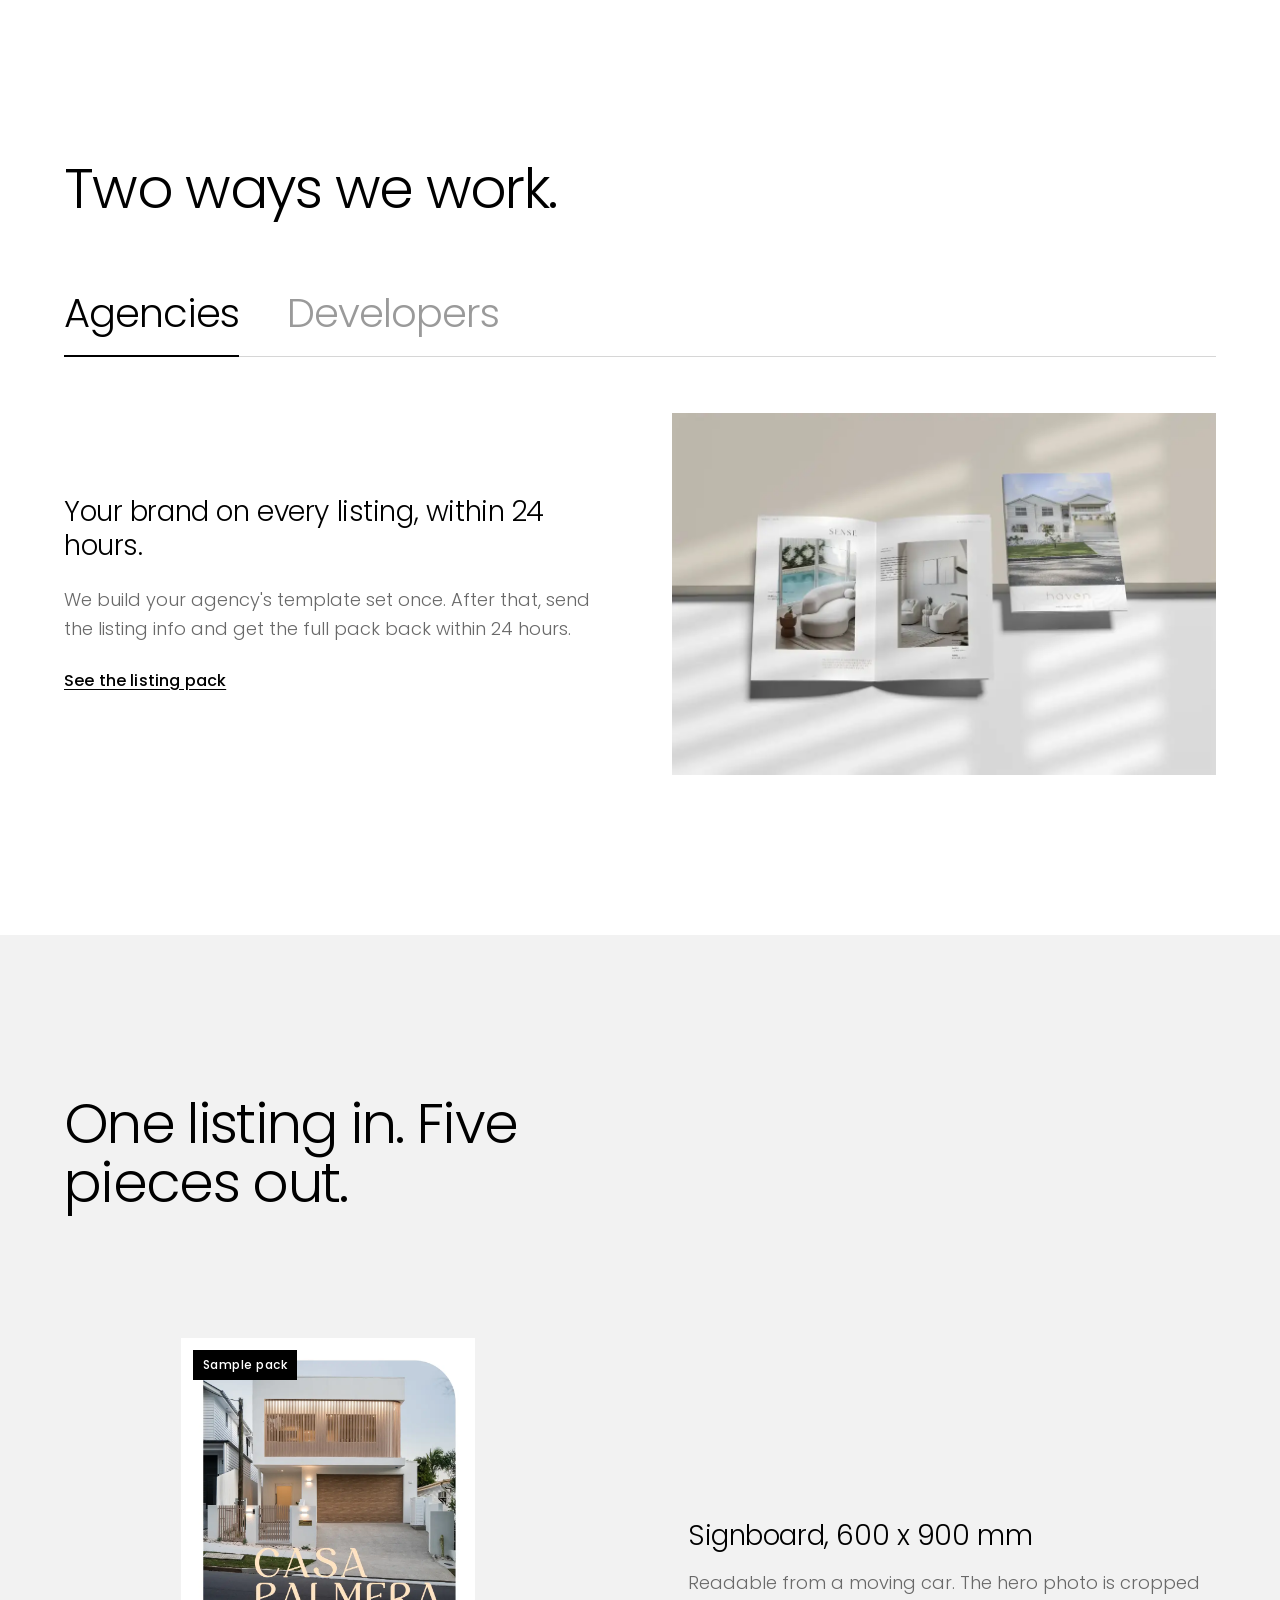
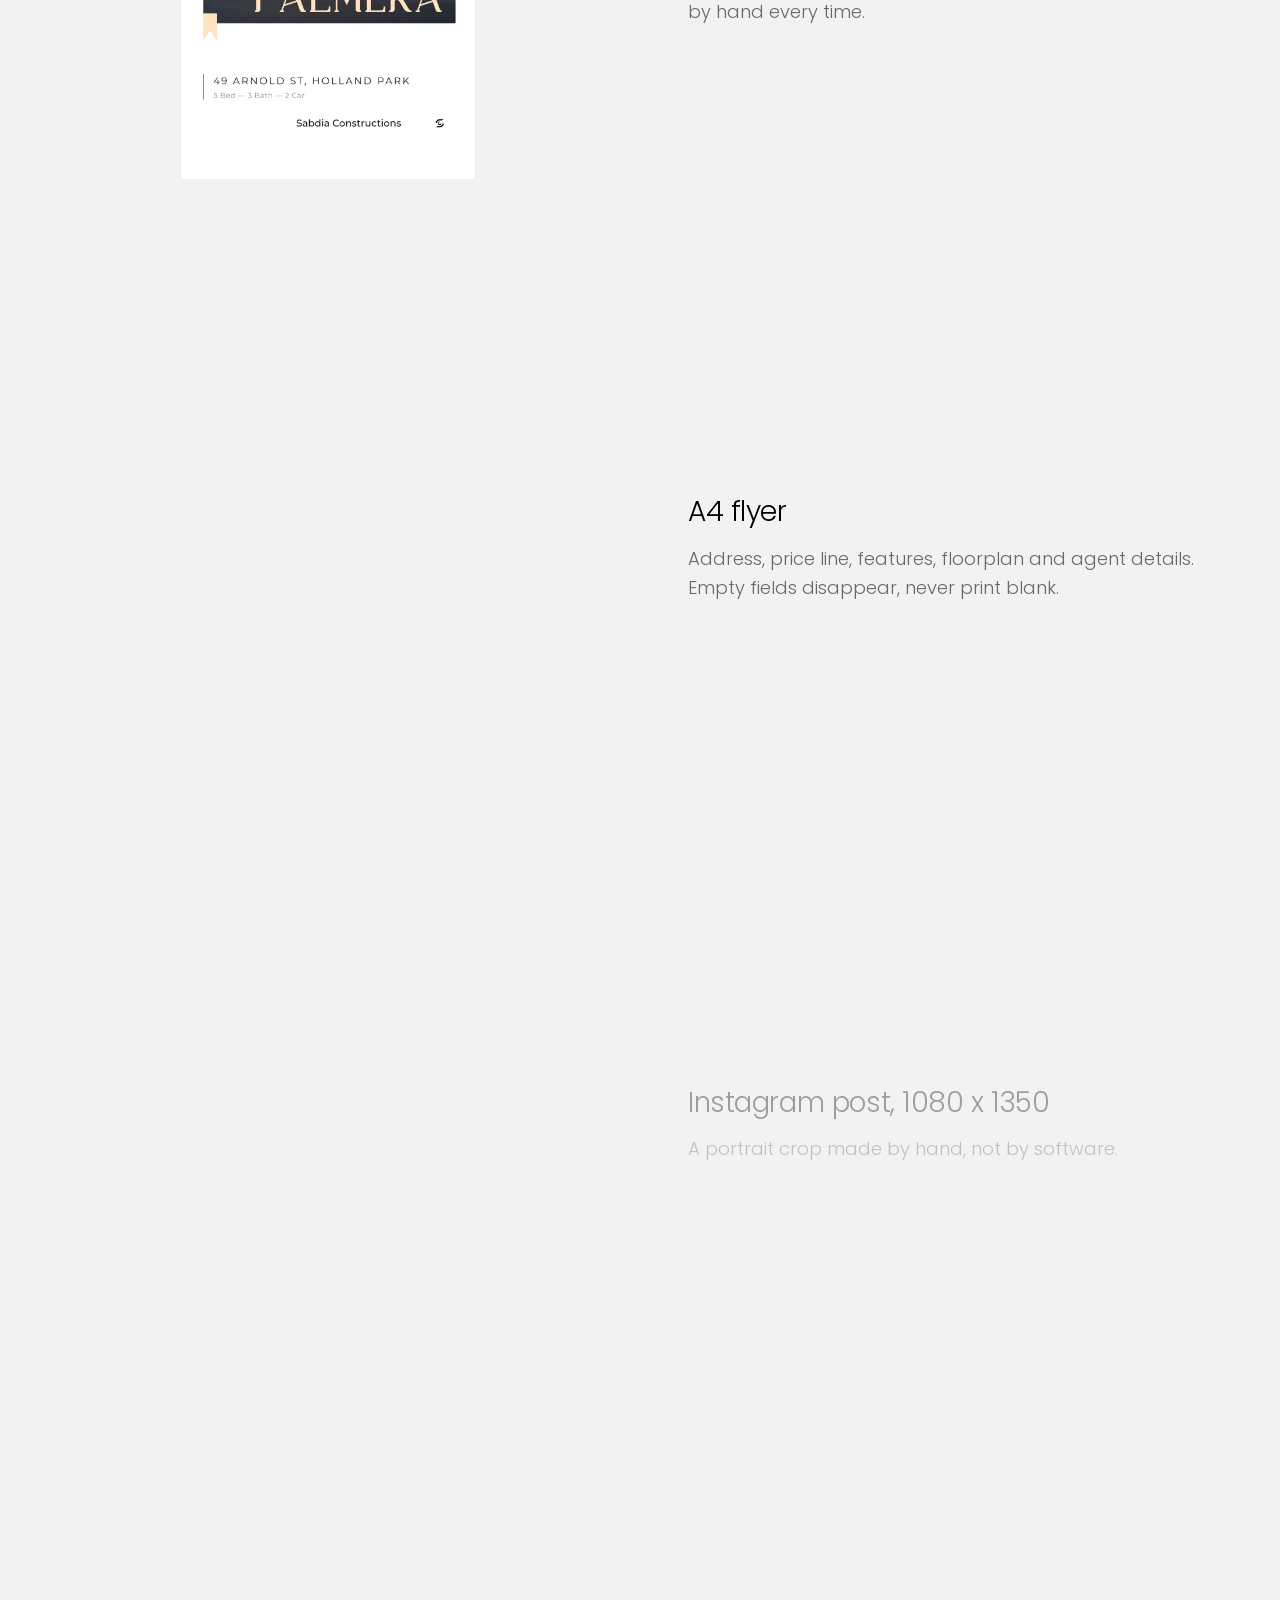
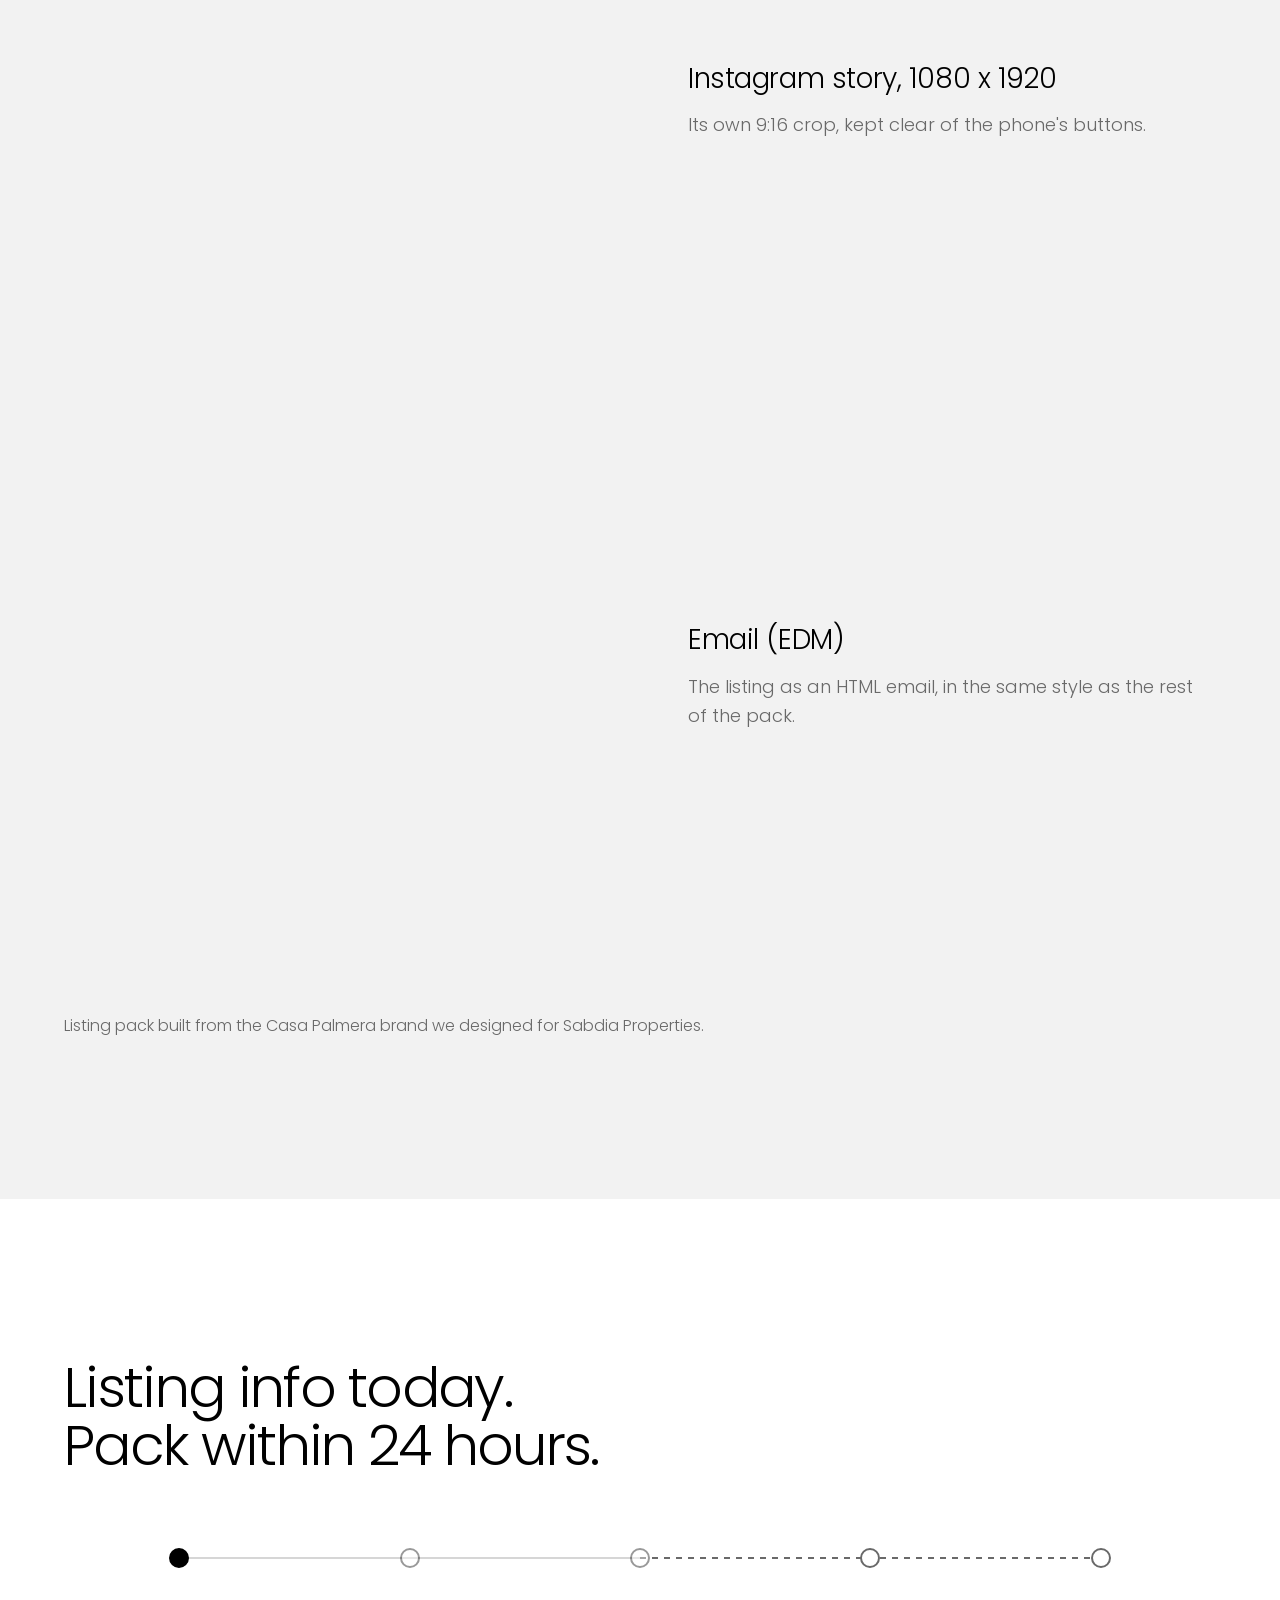
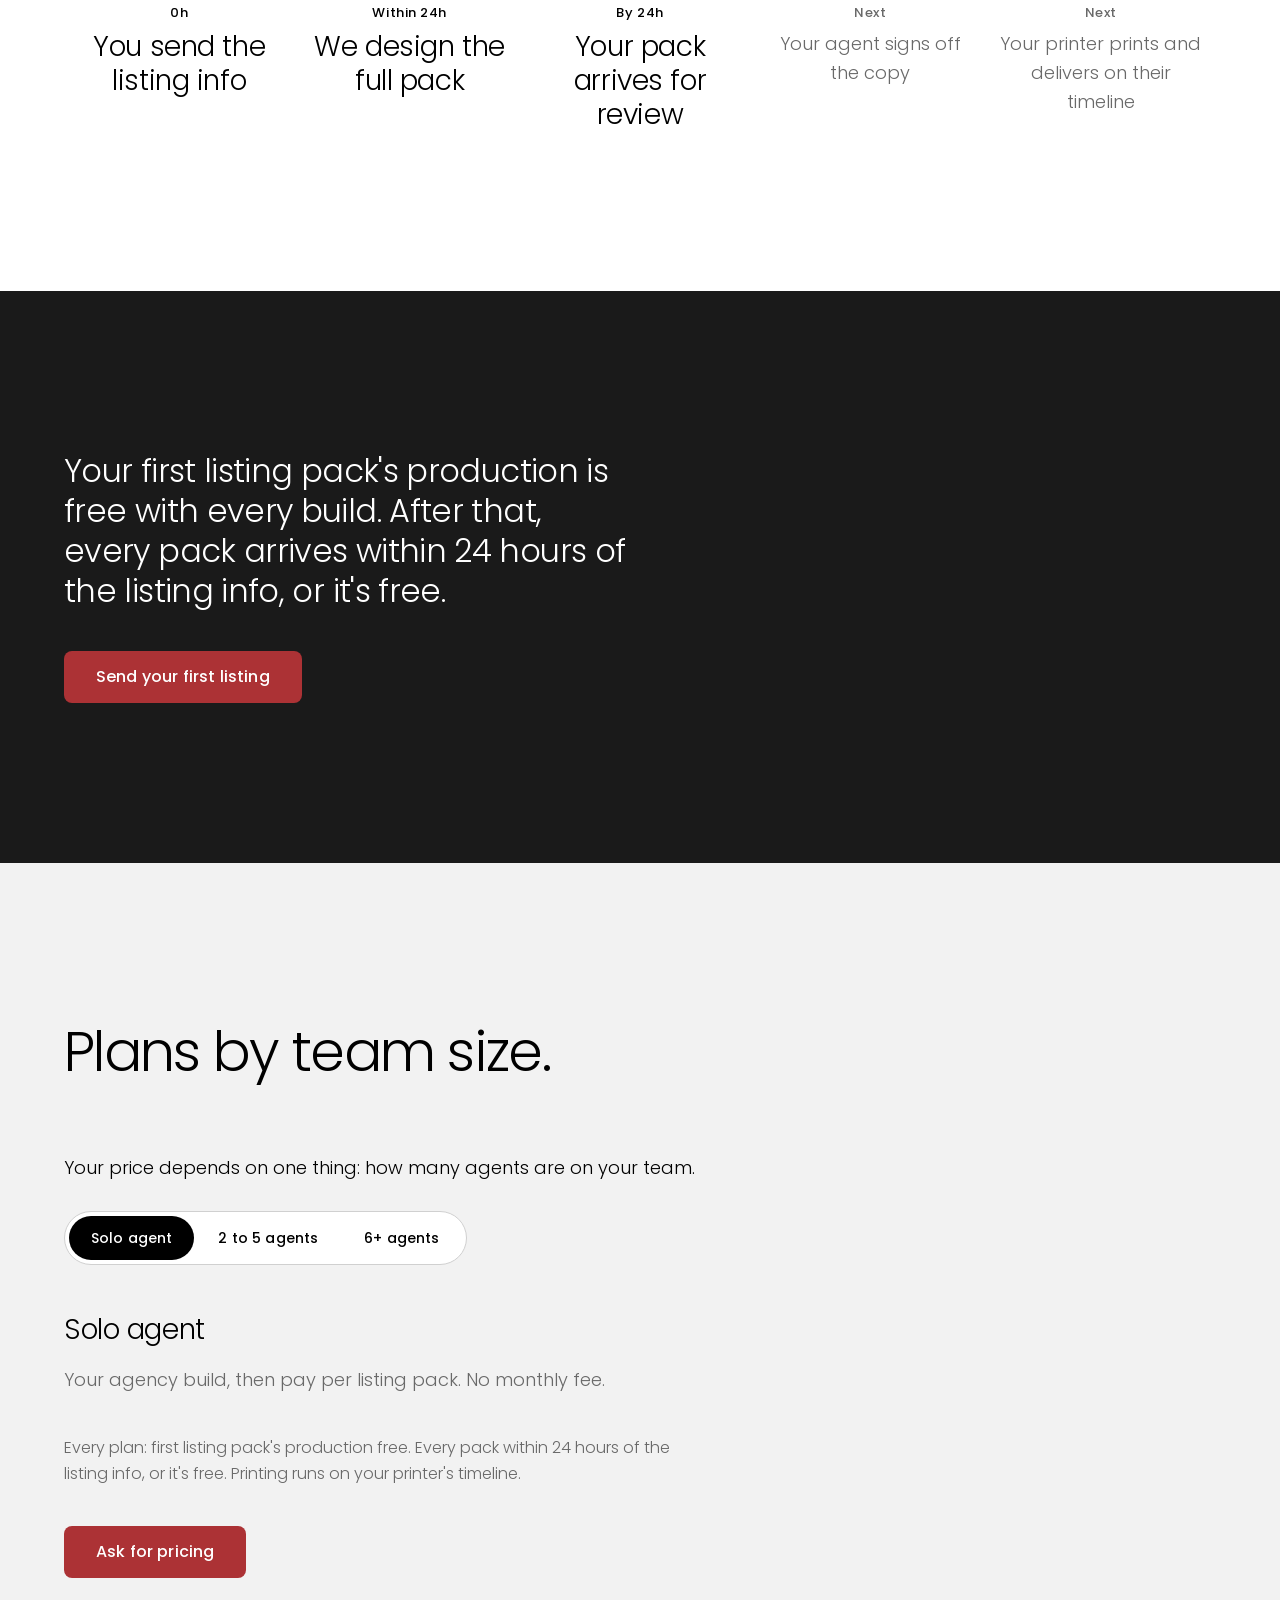
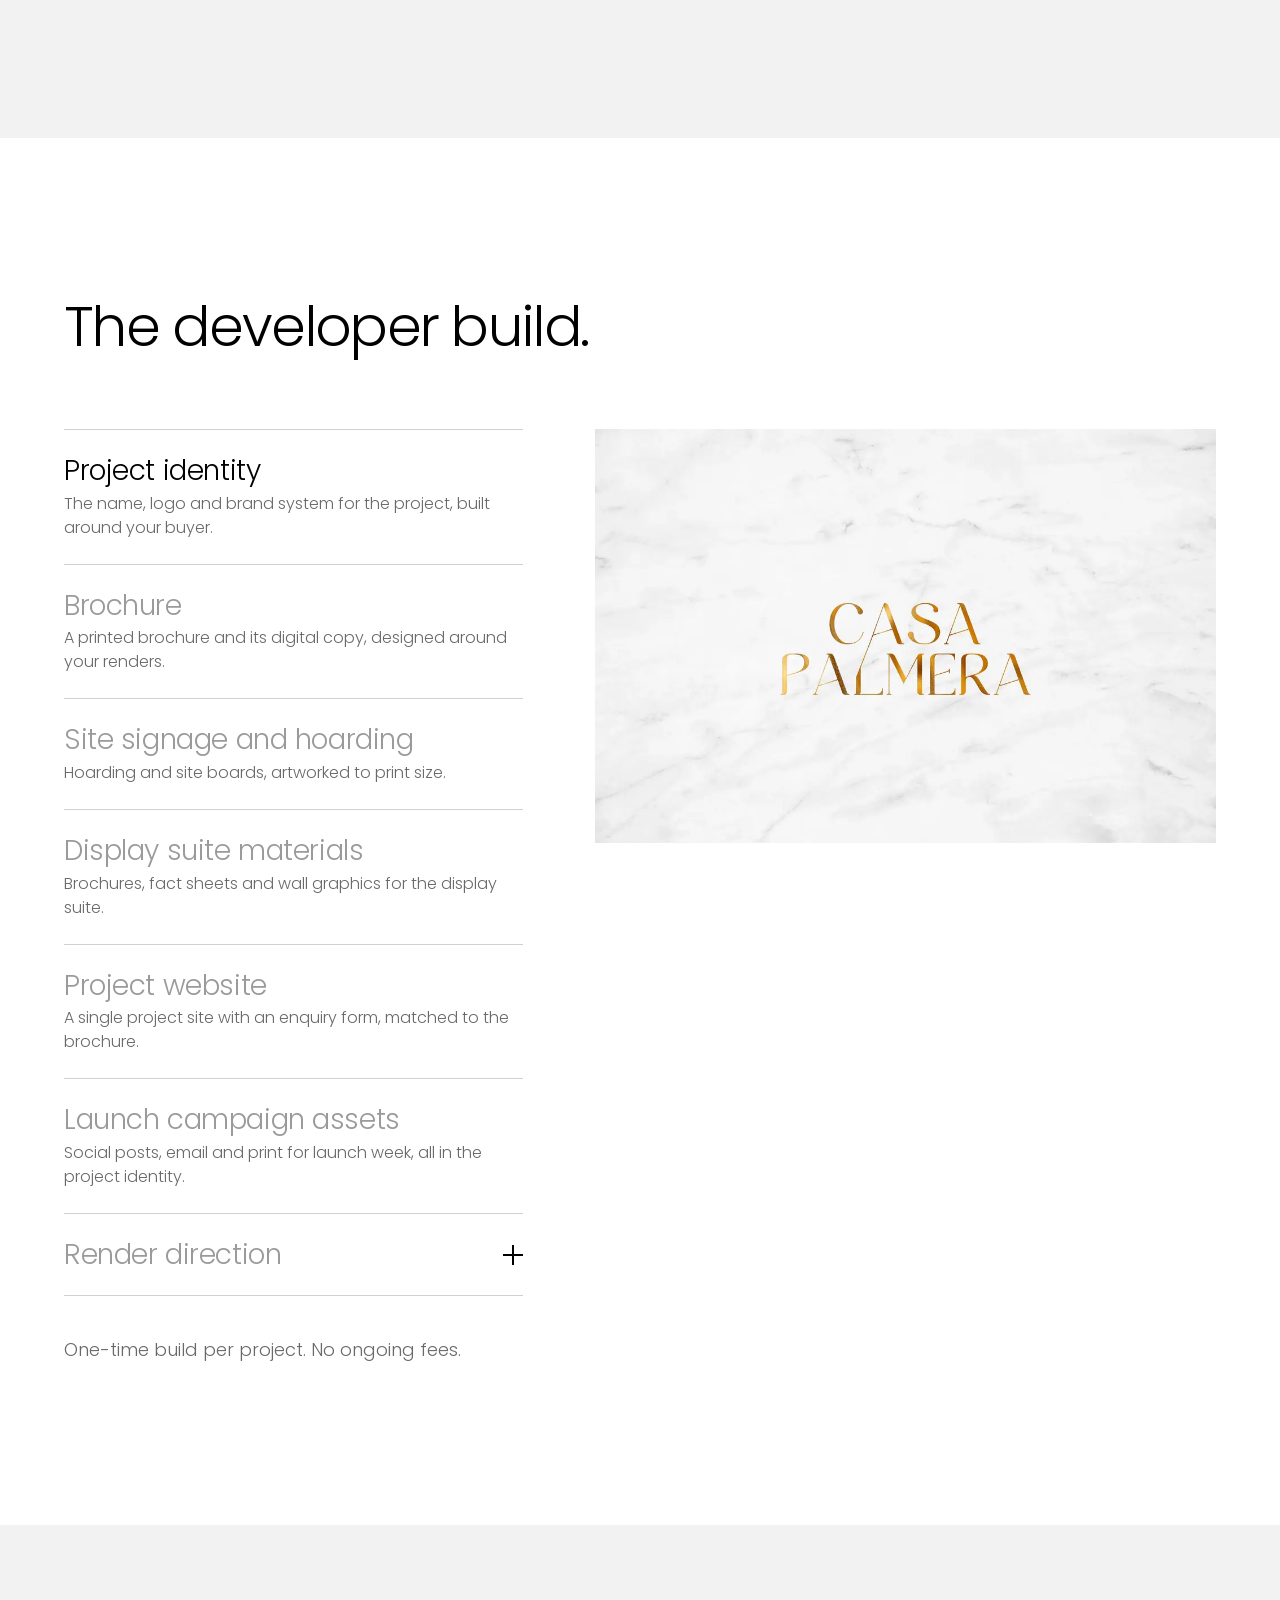
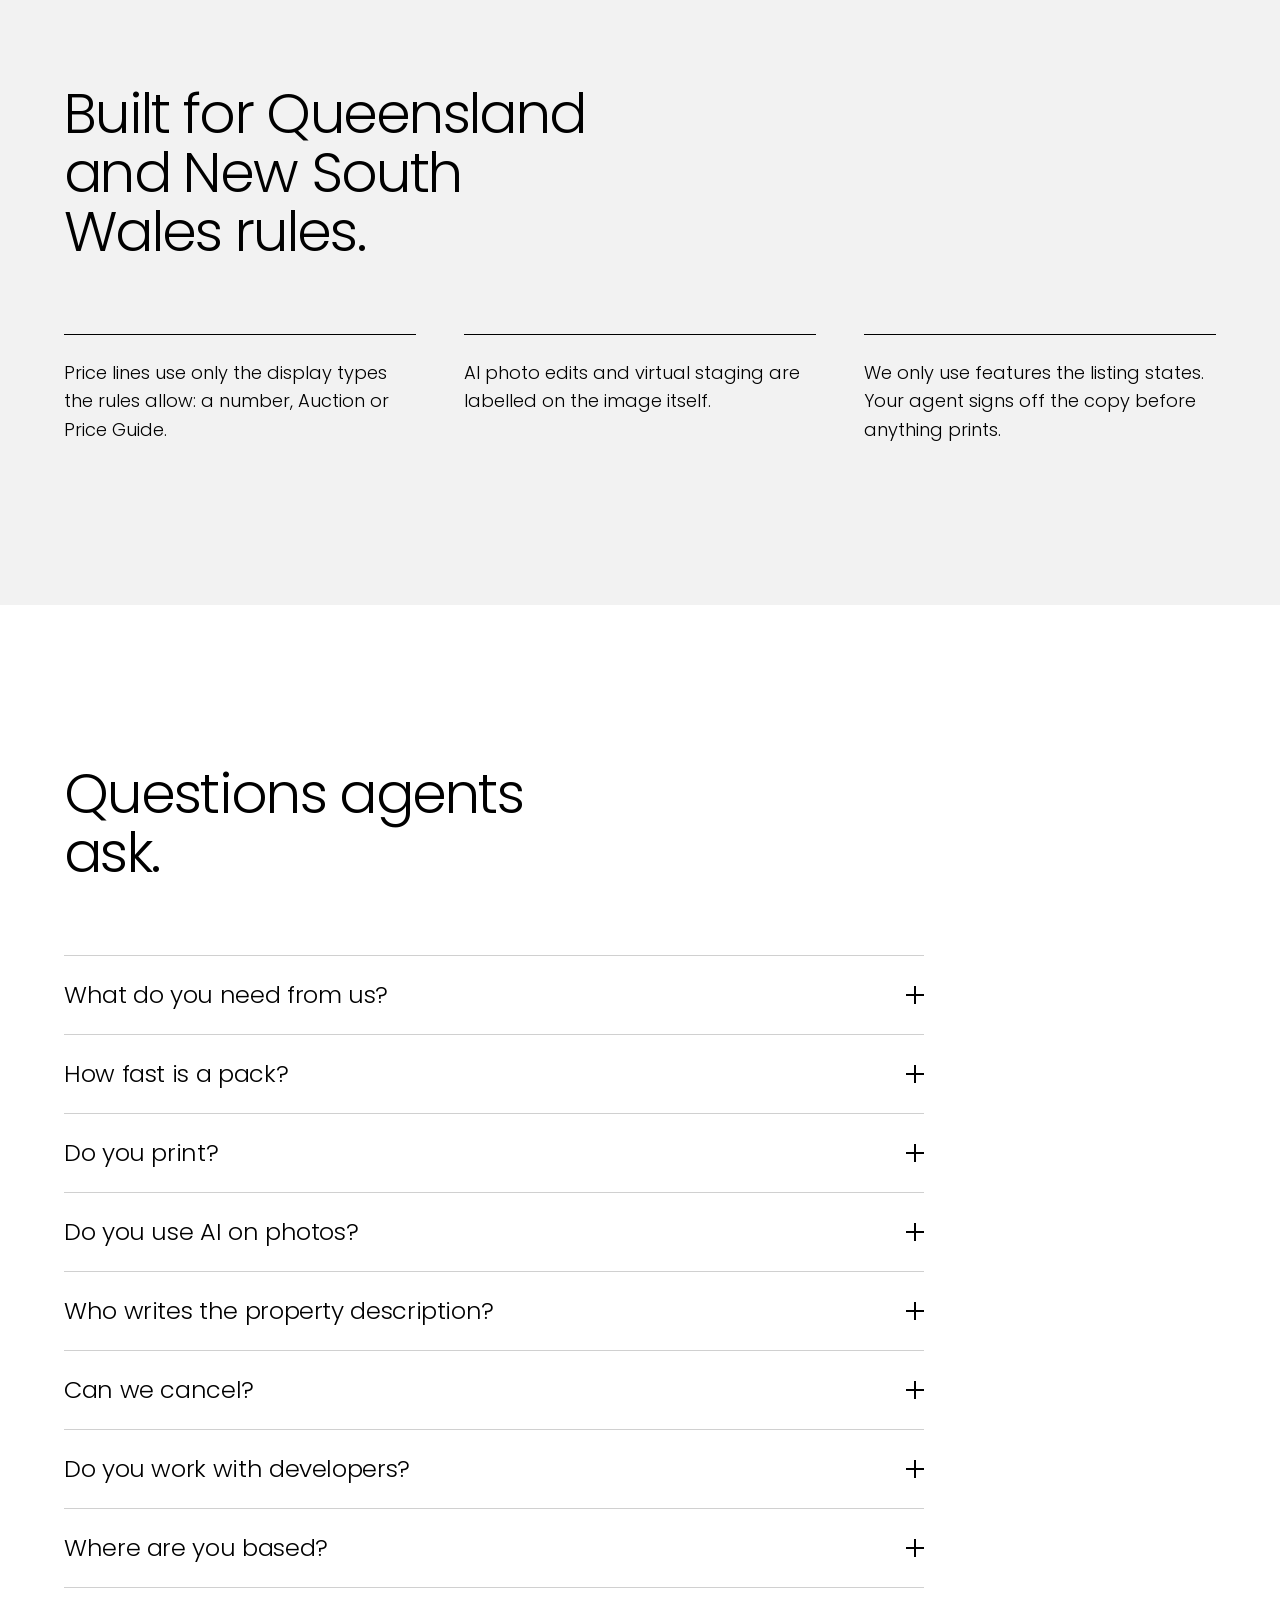
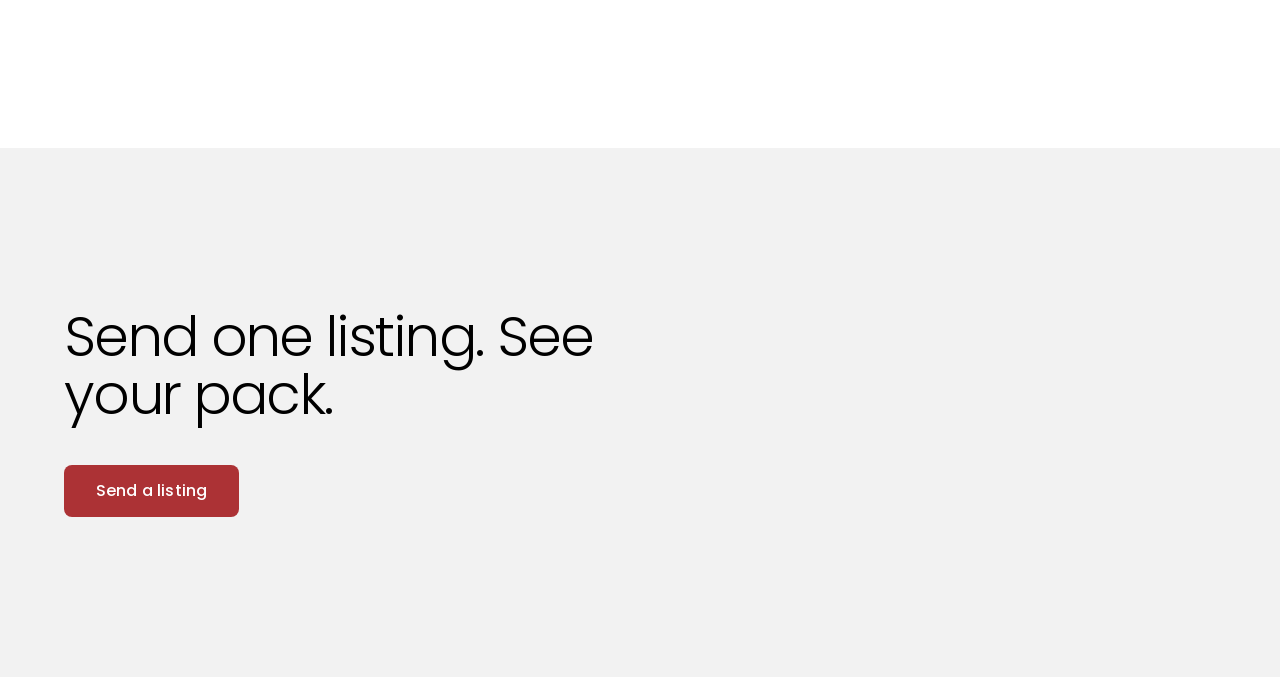
==== commit b304aadc: "Services: pale dev-identity, Casa Palmera website render, taller dev stage Co-Authored-By: Claude So" ====
--- a/framer/services/services-sections.html
+++ b/framer/services/services-sections.html
@@ -133,7 +133,7 @@
 .mz .plans .cta{margin-top:40px}
 
 /* ===== 6. Developer build (accordion) ===== */
-.mz .dev{display:grid;grid-template-columns:1.1fr 1fr;gap:80px;align-items:start}
+.mz .dev{display:grid;grid-template-columns:.85fr 1.15fr;gap:72px;align-items:start}
 .mz .acc{border-top:1px solid #d0d0d0}
 .mz .acc-item{border-bottom:1px solid #d0d0d0}
 .mz .acc-btn{display:flex;width:100%;justify-content:space-between;align-items:center;gap:24px;padding:24px 0;font-size:28px;font-weight:300;letter-spacing:-.015em;line-height:1.2}
@@ -319,7 +319,7 @@
         <div class="frame" data-i="1"><div class="slot r-32" data-img="dev-brochure" data-alt="Six Marbella brochure inside spread and cover, designed by Miyabi."><span class="name">IMAGE SLOT: dev-brochure<br>Six Marbella or La Pineta brochure spread</span></div></div>
         <div class="frame" data-i="2"><div class="slot r-32" data-img="dev-signage" data-alt="Sabdia site hoarding on a city street, designed by Miyabi."><span class="name">IMAGE SLOT: dev-signage<br>Signage or hoarding for a Sabdia project</span></div></div>
         <div class="frame" data-i="3"><div class="slot r-32" data-img="dev-display-suite" data-alt="La Pineta display suite brochure spreads, designed by Miyabi."><span class="name">IMAGE SLOT: dev-display-suite<br>Display suite materials, La Pineta mockup</span></div></div>
-        <div class="frame" data-i="4"><div class="slot r-32"><span class="name">IMAGE SLOT: dev-website<br>Project website mockup</span></div></div>
+        <div class="frame" data-i="4"><div class="slot r-32" data-img="dev-website" data-alt="Casa Palmera project website with enquiry form, designed by Miyabi."><span class="name">IMAGE SLOT: dev-website<br>Project website mockup</span></div></div>
         <div class="frame" data-i="5"><div class="slot r-32" data-img="dev-launch" data-alt="Casa Palmera launch brochure on a shelf, designed by Miyabi."><span class="name">IMAGE SLOT: dev-launch<br>Launch campaign assets</span></div></div>
         <div class="frame" data-i="6"><div class="slot r-32"><span class="name">IMAGE SLOT: dev-renders<br>Render direction example</span></div></div>
       </div>
@@ -382,7 +382,7 @@
 <script>
 (function(){
   var reduce = window.matchMedia('(prefers-reduced-motion: reduce)').matches;
-  var MZ_IMAGES = {"signboard":"[data-uri]","a4":"[data-uri]","post":"[data-uri]","story":"[data-uri]